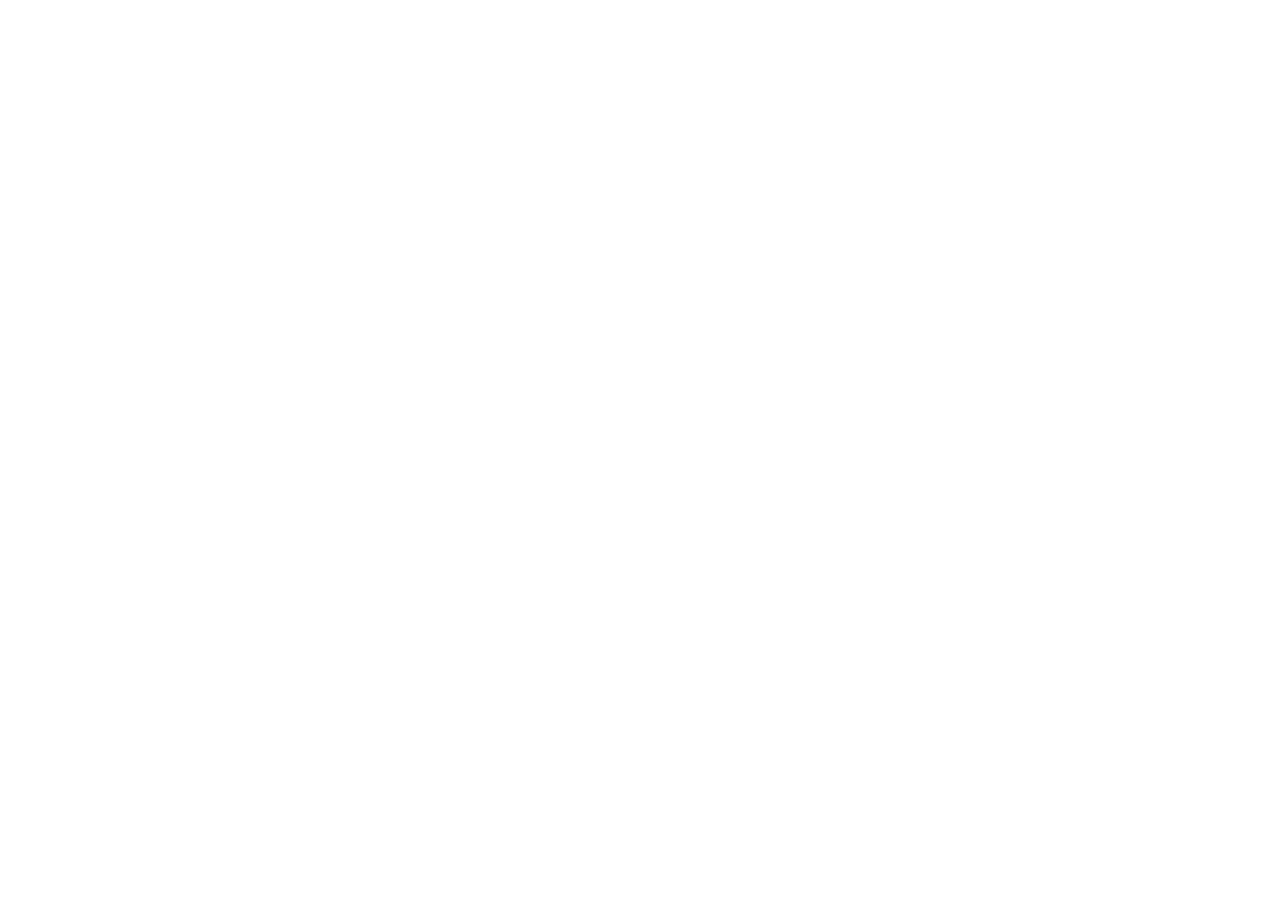
==== index.html @ 8559dd82 "подготовка" ====
<!DOCTYPE html>
<html lang="en">
<head>
  <meta charset="UTF-8">
  <meta http-equiv="X-UA-Compatible" content="IE=edge">
  <meta name="viewport" content="width=device-width, initial-scale=1.0">
  <title>Document</title>
</head>
<body>
  
</body>
</html>
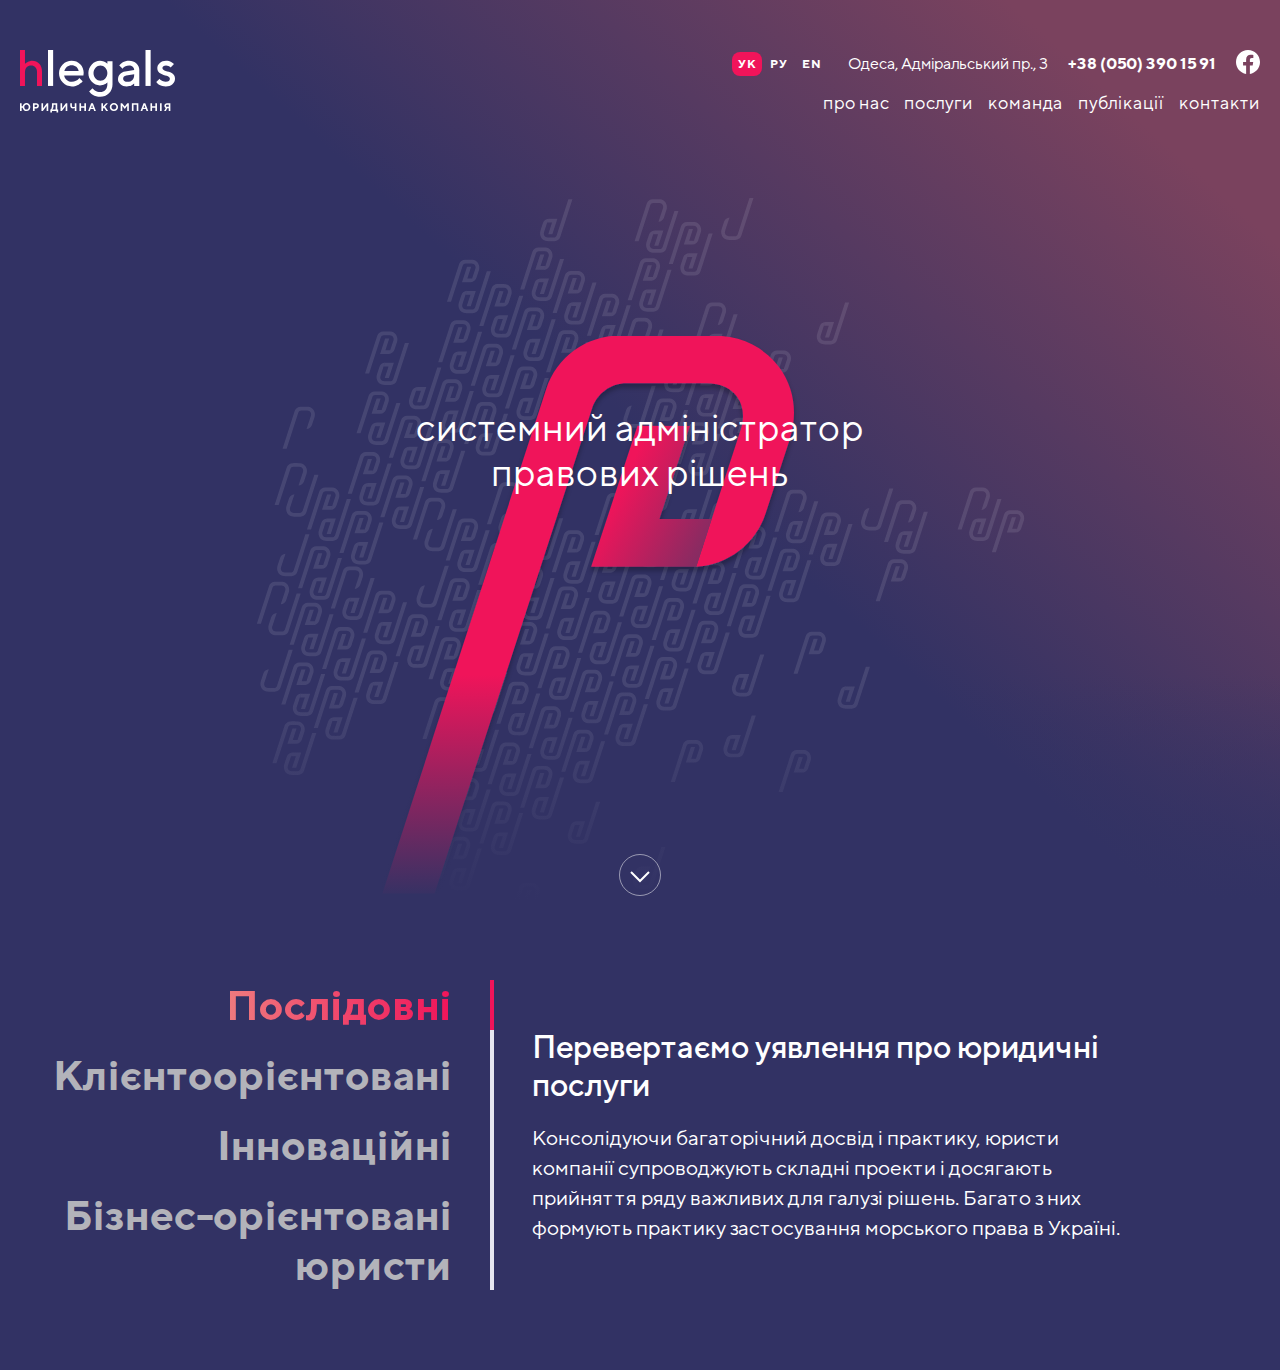
==== commit 40fcfa68: "проверяю скрол" ====
--- a/index.html
+++ b/index.html
@@ -2,11 +2,119 @@
 <html lang="en">
 <head>
   <meta charset="UTF-8">
-  <meta http-equiv="X-UA-Compatible" content="IE=edge">
-  <meta name="viewport" content="width=device-width, initial-scale=1.0">
-  <title>Document</title>
+  <meta content="width=device-width, initial-scale=1.0" name="viewport">
+  <meta content="ie=edge" http-equiv="X-UA-Compatible">
+  <title>Hlegals Template</title>
+  <link href="assets/css/style.css" rel="stylesheet">
+  <link href="assets/img/favicon.svg" rel="icon">
 </head>
 <body>
-  
+
+<header class="page-header">
+  <div class="page-header__grid">
+    <div class="page-header__logo logo">
+      <img class="logo__image" alt="Logo" src="assets/img/LogoMin.svg">
+    </div>
+
+    <nav class="page-header__menu menu">
+      <div class="menu__btn">
+        <span class="menu__btn-row"></span>
+        <span class="menu__btn-row"></span>
+        <span class="menu__btn-row"></span>
+      </div>     
+      <ol class="menu__list">
+        <li class="menu__item">
+          <a class="menu__link menu__link--active" href="">про нас</a>
+        </li>
+        <li class="menu__item">
+          <a class="menu__link" href="">послуги</a>
+        </li>
+        <li class="menu__item">
+          <a class="menu__link" href="">команда</a>
+        </li>
+        <li class="menu__item">
+          <a class="menu__link" href="">публікації</a>
+        </li>
+        <li class="menu__item">
+          <a class="menu__link" href="">контакти</a>
+        </li>
+      </ol>
+    </nav>
+
+    <nav class="page-header__actions actions">
+      <div class="actions__languages">
+        <a class="actions__languages-link actions__languages-link--active" href="">УК</a>
+        <a class="actions__languages-link" href="">РУ</a>
+        <a class="actions__languages-link" href="">EN</a>
+      </div>
+
+      <address class="actions__locations">
+        <a class="actions__locations-link" href="">Одеса, Адміральський пр., 3</a>
+      </address>
+
+      <div class="actions__phones">
+        <a class="actions__phones-link" href="tel:+380503901591">+38 (050) 390 15 91</a>
+      </div>
+
+      <div class="actions__socials">
+        <a class="actions__socials-link" href="">
+          <img class="actions__socials-image" alt="Facebook"  src="assets/img/Facebook.svg">
+        </a>
+      </div>
+    </nav>
+  </div>
+
+  <div class="page-header__content">
+    <h1 class="page-header__content-title">системний адміністратор правових рішень</h1>
+    <img class="page-header__content-image" alt="Symbol"  src="assets/img/SymbolLongleg.svg">
+  </div>
+
+  <div class="page-header__button">
+    <img class="page-header__button-image" alt="scroll"  src="assets/img/ScrollDown.svg">
+  </div>
+</header>
+<main class="page-main">
+  <section class="experience">
+    <div class="experience__container">
+      <div class="slider">
+        <div class="slider__headers">
+          <h2 class="slider__header -active">Послідовні</h2>
+          <h2 class="slider__header">Клієнтоорієнтовані</h2>
+          <h2 class="slider__header">Інноваційні</h2>
+          <h2 class="slider__header">Бізнес-орієнтовані юристи</h2>
+        </div>
+        <div class="slider__notes">
+          <div class="slider__note -active">
+            <h3 class="slider__title">Перевертаємо уявлення про юридичні послуги</h3>
+            <p class="slider__description">Консолідуючи багаторічний досвід і практику, юристи компанії супроводжують складні проекти і досягають прийняття ряду важливих для галузі рішень. Багато з них формують практику застосування морського права в Україні.</p>
+          </div>
+          <div class="slider__note">
+            <h3 class="slider__title">Перевертаємо уявлення про юридичні послуги</h3>
+            <p class="slider__description">Консолідуючи багаторічний досвід і практику, юристи компанії супроводжують складні проекти і досягають прийняття ряду важливих для галузі рішень. Багато з них формують практику застосування морського права в Україні.</p>
+          </div>
+          <div class="slider__note">
+            <h3 class="slider__title">Перевертаємо уявлення про юридичні послуги</h3>
+            <p class="slider__description">Консолідуючи багаторічний досвід і практику, юристи компанії супроводжують складні проекти і досягають прийняття ряду важливих для галузі рішень. Багато з них формують практику застосування морського права в Україні.</p>
+          </div>
+          <div class="slider__note">
+            <h3 class="slider__title">Перевертаємо уявлення про юридичні послуги</h3>
+            <p class="slider__description">Консолідуючи багаторічний досвід і практику, юристи компанії супроводжують складні проекти і досягають прийняття ряду важливих для галузі рішень. Багато з них формують практику застосування морського права в Україні.</p>
+          </div>
+        </div>
+        <div class="slider__indicatiors">
+          <div class="slider__indicator -active"></div>
+          <div class="slider__indicator"></div>
+          <div class="slider__indicator"></div>
+          <div class="slider__indicator"></div>
+        </div>
+      </div>
+    </div>
+  </section>
+</main>
+
+
+<script src="https://ajax.googleapis.com/ajax/libs/jquery/3.6.1/jquery.min.js"></script>
+<script src="./assets/js/main.js"></script>
+
 </body>
 </html>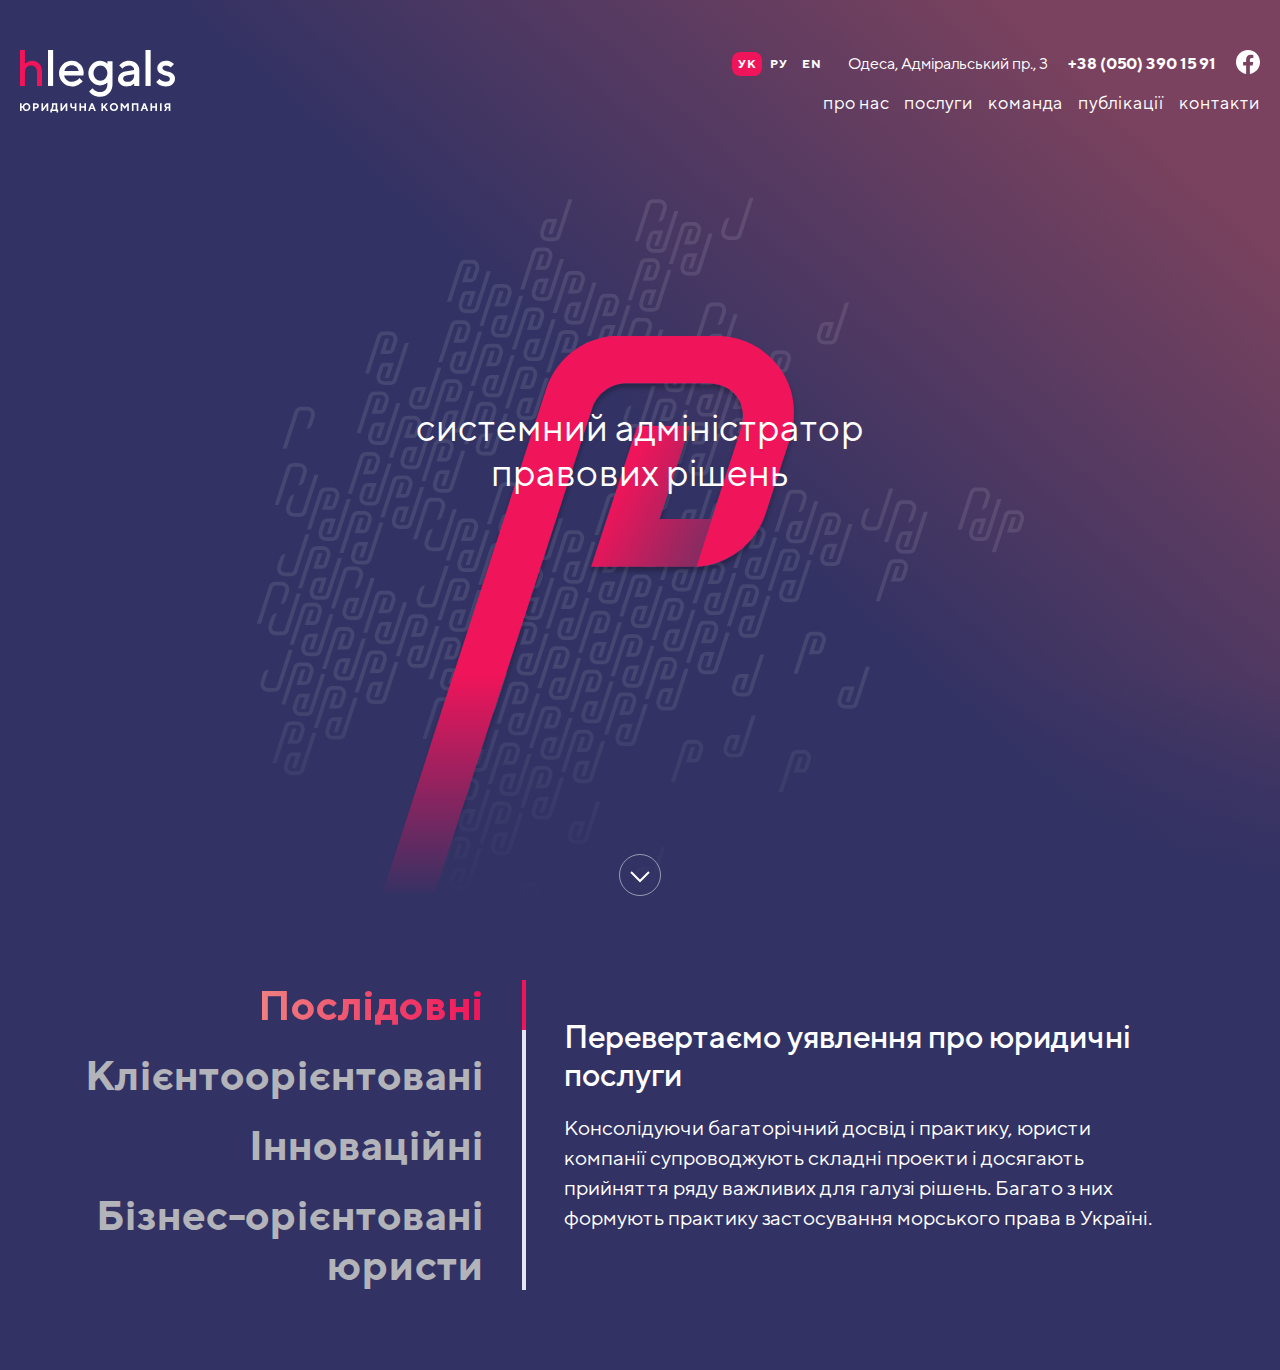
==== commit 006c1923: "expirience секция завершена" ====
--- a/index.html
+++ b/index.html
@@ -24,7 +24,7 @@
       </div>     
       <ol class="menu__list">
         <li class="menu__item">
-          <a class="menu__link menu__link--active" href="">про нас</a>
+          <a class="menu__link -active" href="">про нас</a>
         </li>
         <li class="menu__item">
           <a class="menu__link" href="">послуги</a>
@@ -43,7 +43,7 @@
 
     <nav class="page-header__actions actions">
       <div class="actions__languages">
-        <a class="actions__languages-link actions__languages-link--active" href="">УК</a>
+        <a class="actions__languages-link -active" href="">УК</a>
         <a class="actions__languages-link" href="">РУ</a>
         <a class="actions__languages-link" href="">EN</a>
       </div>
@@ -101,7 +101,7 @@
             <p class="slider__description">Консолідуючи багаторічний досвід і практику, юристи компанії супроводжують складні проекти і досягають прийняття ряду важливих для галузі рішень. Багато з них формують практику застосування морського права в Україні.</p>
           </div>
         </div>
-        <div class="slider__indicatiors">
+        <div class="slider__indicators">
           <div class="slider__indicator -active"></div>
           <div class="slider__indicator"></div>
           <div class="slider__indicator"></div>
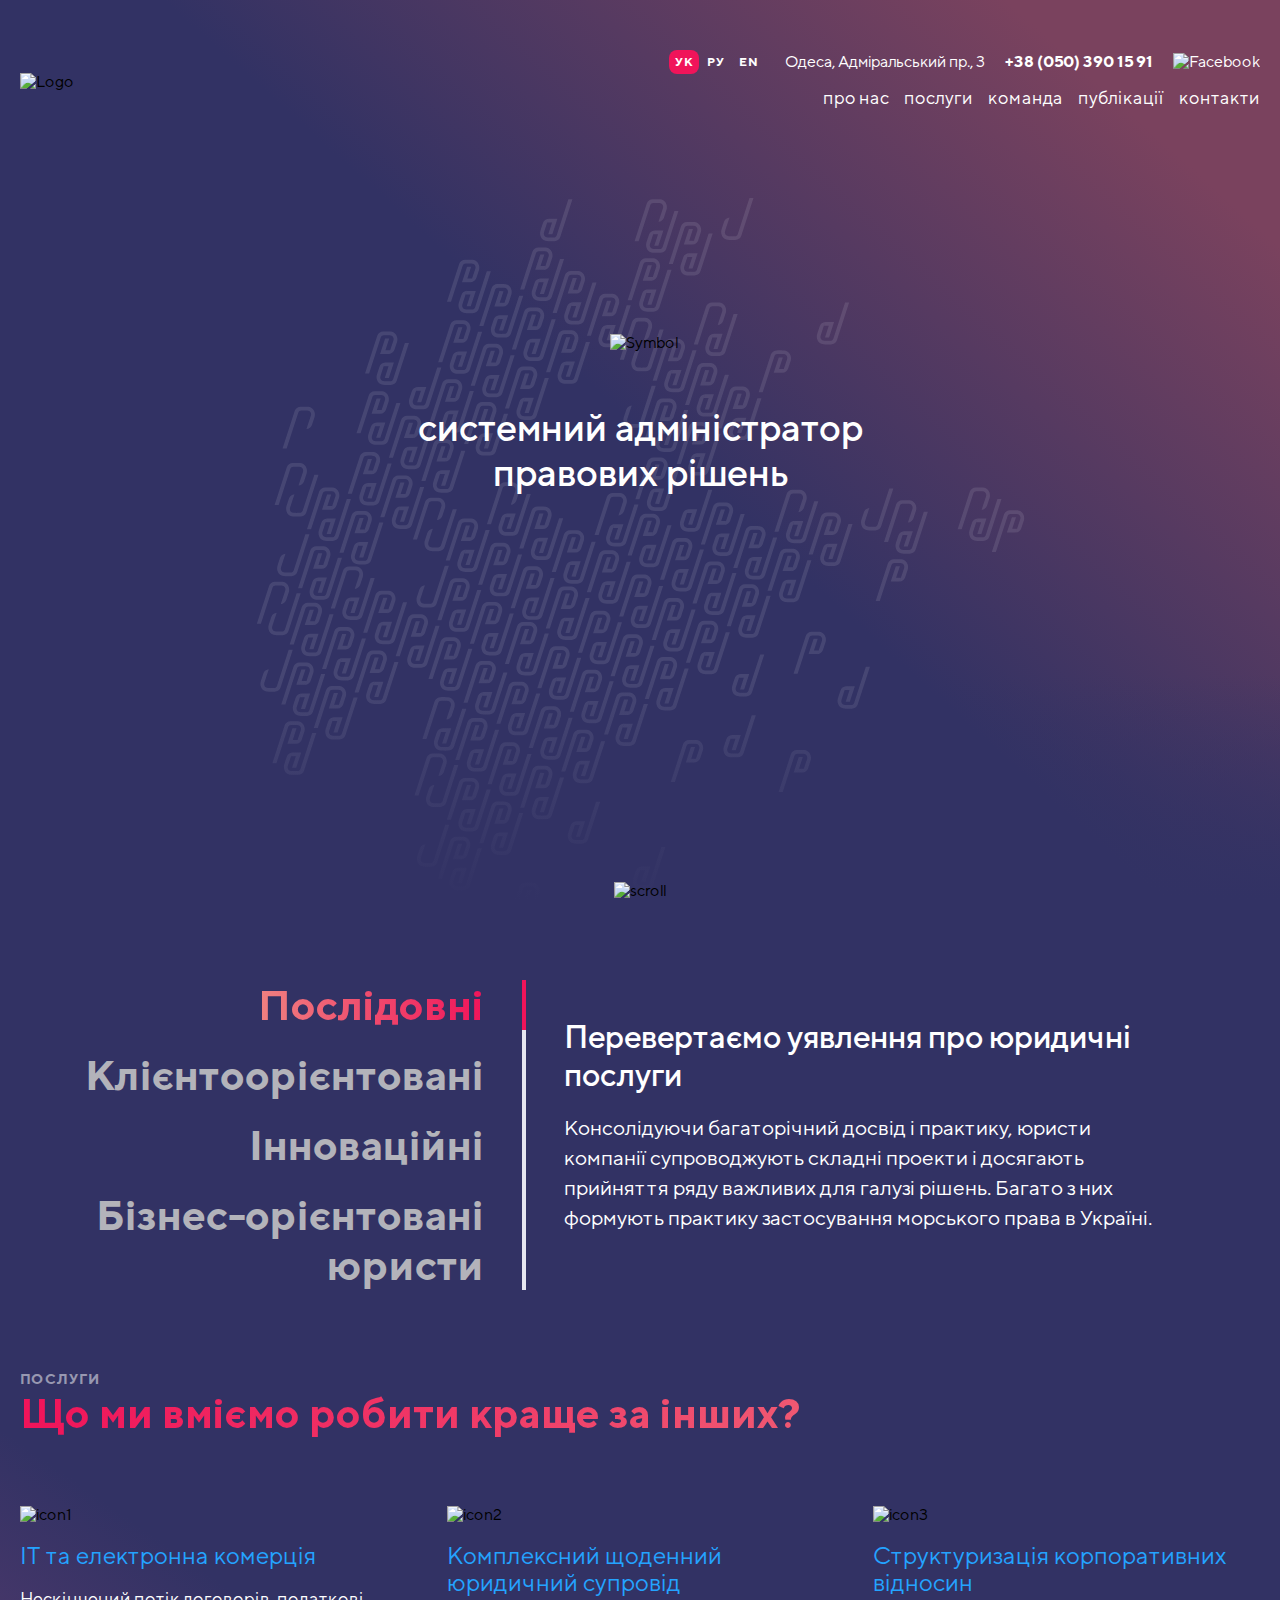
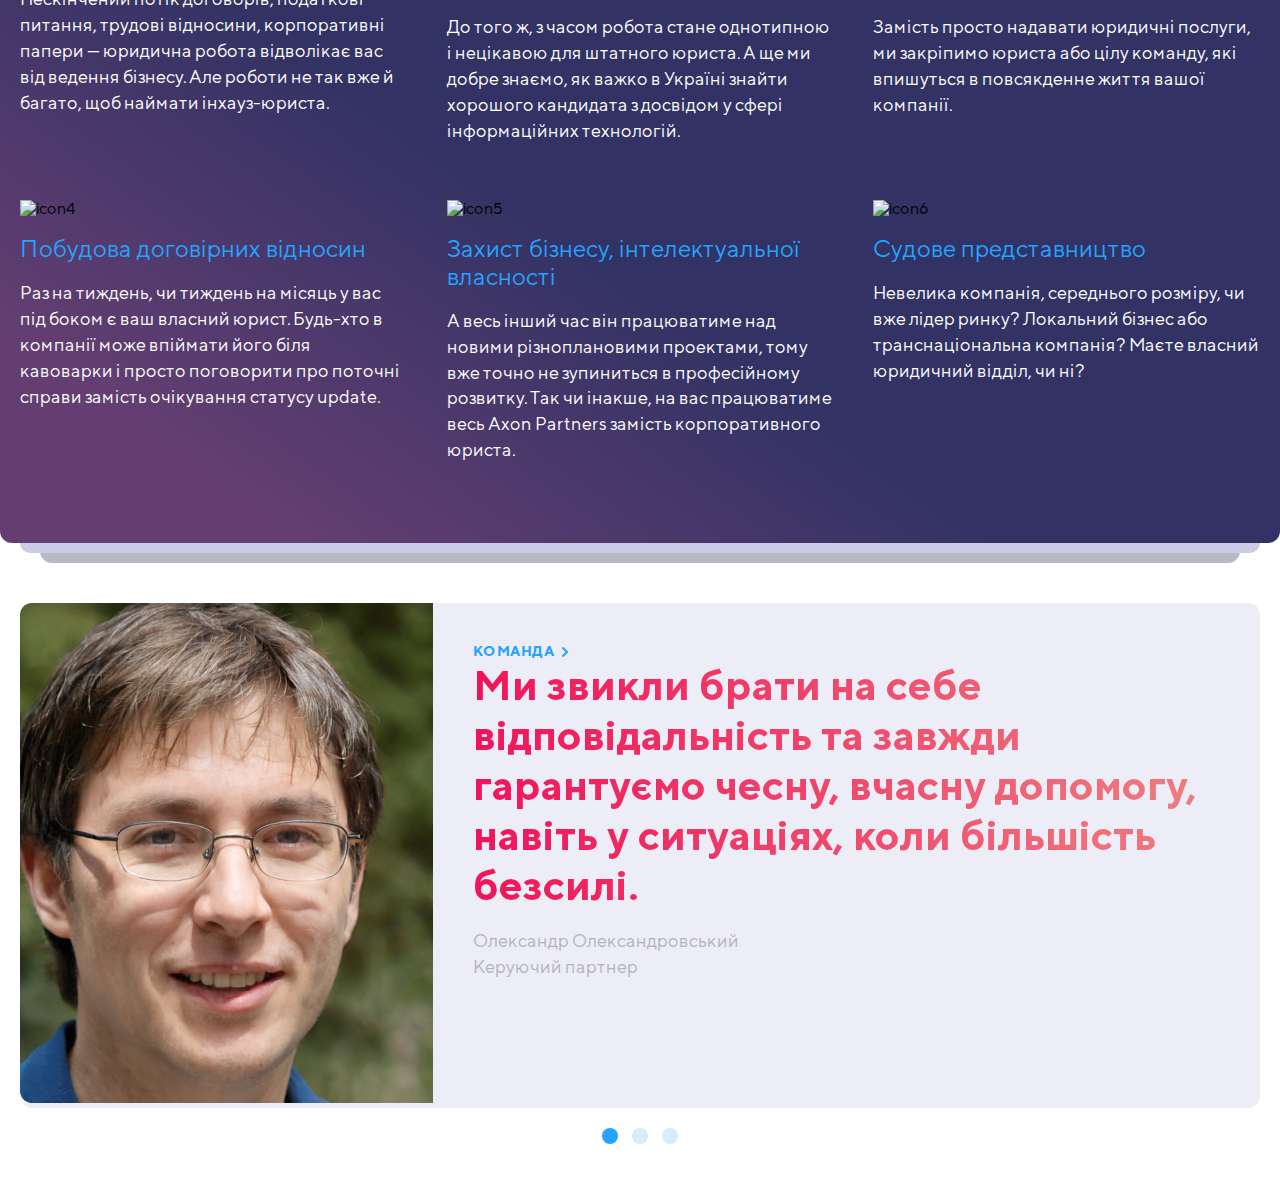
==== commit 79985285: "quote секция desktop" ====
--- a/index.html
+++ b/index.html
@@ -13,7 +13,7 @@
 <header class="page-header">
   <div class="page-header__grid">
     <div class="page-header__logo logo">
-      <img class="logo__image" alt="Logo" src="assets/img/LogoMin.svg">
+      <img class="logo__image" alt="Logo" src="assets/img/logomin.svg">
     </div>
 
     <nav class="page-header__menu menu">
@@ -27,16 +27,16 @@
           <a class="menu__link -active" href="">про нас</a>
         </li>
         <li class="menu__item">
-          <a class="menu__link" href="">послуги</a>
+          <a class="menu__link" href="#">послуги</a>
         </li>
         <li class="menu__item">
-          <a class="menu__link" href="">команда</a>
+          <a class="menu__link" href="#">команда</a>
         </li>
         <li class="menu__item">
-          <a class="menu__link" href="">публікації</a>
+          <a class="menu__link" href="#">публікації</a>
         </li>
         <li class="menu__item">
-          <a class="menu__link" href="">контакти</a>
+          <a class="menu__link" href="#">контакти</a>
         </li>
       </ol>
     </nav>
@@ -58,7 +58,7 @@
 
       <div class="actions__socials">
         <a class="actions__socials-link" href="">
-          <img class="actions__socials-image" alt="Facebook"  src="assets/img/Facebook.svg">
+          <img class="actions__socials-image" alt="Facebook"  src="assets/img/facebook.svg">
         </a>
       </div>
     </nav>
@@ -66,11 +66,11 @@
 
   <div class="page-header__content">
     <h1 class="page-header__content-title">системний адміністратор правових рішень</h1>
-    <img class="page-header__content-image" alt="Symbol"  src="assets/img/SymbolLongleg.svg">
+    <img class="page-header__content-image" alt="Symbol"  src="assets/img/symbollongleg.svg">
   </div>
 
   <div class="page-header__button">
-    <img class="page-header__button-image" alt="scroll"  src="assets/img/ScrollDown.svg">
+    <img class="page-header__button-image" alt="scroll"  src="assets/img/scrolldown.svg">
   </div>
 </header>
 <main class="page-main">
@@ -110,6 +110,85 @@
       </div>
     </div>
   </section>
+  <section class="services">
+    <div class="services__container">
+      <div>
+        <strong><a class="services__page-link" href="">послуги</a></strong>
+      </div>
+      <h2 class="services__title">Що ми вміємо робити краще за інших?</h2>
+      <div class="services__grig">
+        <div class="service-item">
+          <h3 class="service-item__title">IT та електронна комерція</h3>
+          <div class="service-item__description">Нескінчений потік договорів, податкові питання, трудові відносини,
+            корпоративні папери — юридична робота відволікає вас від ведення бізнесу. Але роботи не так вже й багато,
+            щоб наймати інхауз-юриста.</div>
+          <div class="service-item__icon">
+            <img class="service-item__image" alt="icon1" src="assets/img/section1.svg">
+          </div>
+        </div> 
+        <div class="service-item">
+          <h3 class="service-item__title">Комплексний щоденний юридичний супровід</h3>
+          <div class="service-item__description">До того ж, з часом робота стане однотипною і нецікавою для штатного юриста. А ще ми добре знаємо, як важко в Україні знайти хорошого кандидата з досвідом у сфері інформаційних технологій.</div>
+          <div class="service-item__icon">
+            <img class="service-item__image" alt="icon2" src="assets/img/section2.svg">
+          </div>
+        </div> 
+        <div class="service-item">
+          <h3 class="service-item__title">Структуризація корпоративних відносин</h3>
+          <div class="service-item__description">Замість просто надавати юридичні послуги, ми закріпимо юриста або цілу команду, які впишуться в повсякденне життя вашої компанії. </div>
+          <div class="service-item__icon">
+            <img class="service-item__image" alt="icon3" src="assets/img/section3.svg">
+          </div>
+        </div> 
+        <div class="service-item">
+          <h3 class="service-item__title">Побудовa договірних відносин</h3>
+          <div class="service-item__description">Раз на тиждень, чи тиждень на місяць у вас під боком є ваш власний юрист. Будь-хто в компанії може впіймати його біля кавоварки і просто поговорити про поточні справи замість очікування статусу update.</div>
+          <div class="service-item__icon">
+            <img class="service-item__image" alt="icon4" src="assets/img/section4.svg">
+          </div>
+        </div> 
+        <div class="service-item">
+          <h3 class="service-item__title">Захист бізнесу, інтелектуальної власності</h3>
+          <div class="service-item__description">А весь інший час він працюватиме над новими різноплановими проектами, тому вже точно не зупиниться в професійному розвитку. Так чи інакше, на вас працюватиме весь Axon Partners замість корпоративного юриста.</div>
+          <div class="service-item__icon">
+            <img class="service-item__image" alt="icon5" src="assets/img/section5.svg">
+          </div>
+        </div> 
+        <div class="service-item">
+          <h3 class="service-item__title">Судове представництво</h3>
+          <div class="service-item__description">Невелика компанія, середнього розміру, чи вже лідер ринку? Локальний бізнес або транснаціональна компанія? Маєте власний юридичний відділ, чи ні?</div>
+          <div class="service-item__icon">
+            <img class="service-item__image" alt="icon6" src="assets/img/section6.svg">
+          </div>
+        </div> 
+      </div> 
+    </div>
+  </section>
+  <section class="quote">
+    <h2 class="quote__title">Цитата керуючого компаниєю</h2>
+    <div class="quote__content">
+      <figure class="quote__description">
+        <div class="quote__links">
+          <strong><a class="quote__link" href="">команда</a></strong>
+        </div>
+          <blockquote class="quote__description-text">Ми звикли брати на себе відповідальність та завжди гарантуємо чесну, вчасну допомогу, навіть у ситуаціях, коли більшість безсилі.
+          </blockquote>
+          <figcaption class="quote__description-signature">
+              <cite class="quote__description-author">Олександр Олександровський</cite>
+              <cite class="quote__description-author">Керуючий партнер</cite>
+          </figcaption>
+      </figure>
+      <div class="quote__pictures">
+          <img class="quote__image" alt="photo of Alexandr" src="./assets/img/photofAleksandr.jpg">
+      </div>
+    </div>
+    <div class="quote__slider-indicators">
+      <div class="quote__slider-indicator -active"></div>
+      <div class="quote__slider-indicator"></div>
+      <div class="quote__slider-indicator"></div>
+    </div>
+  </section>
+
 </main>
 
 
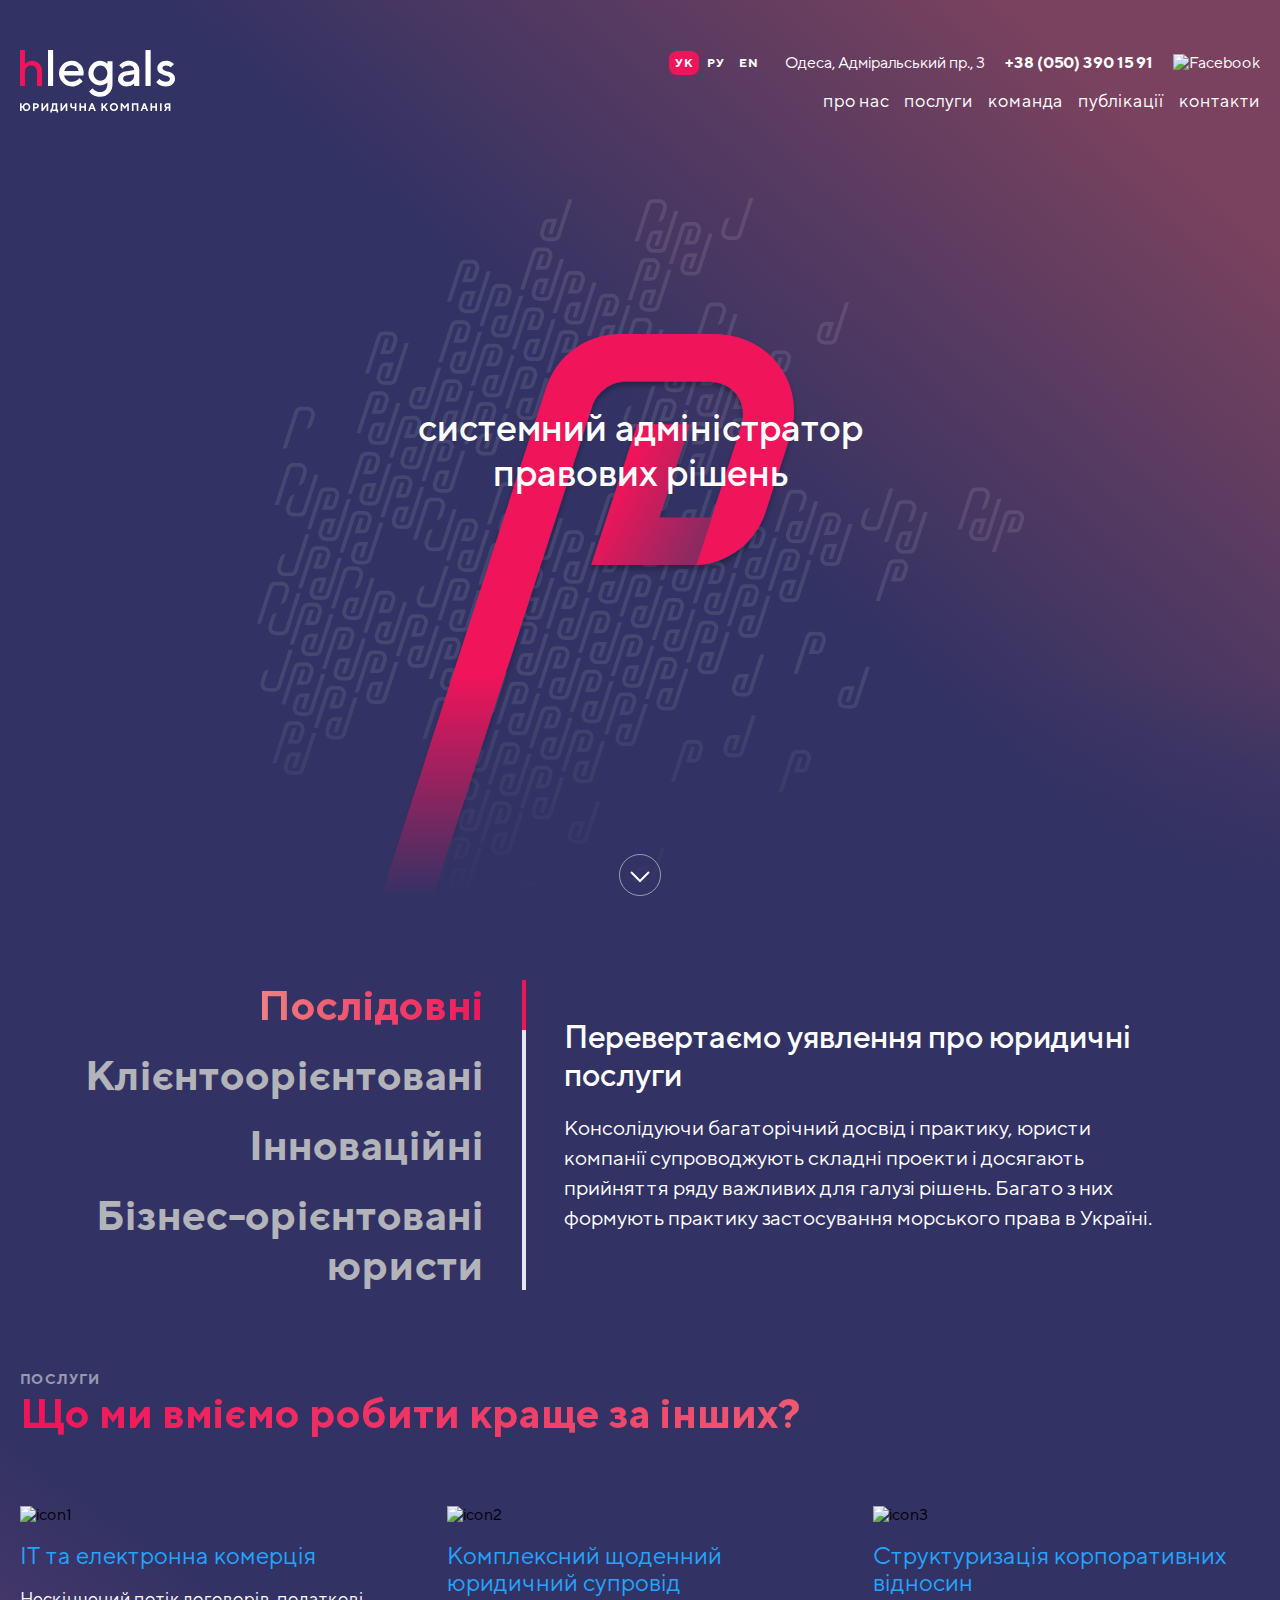
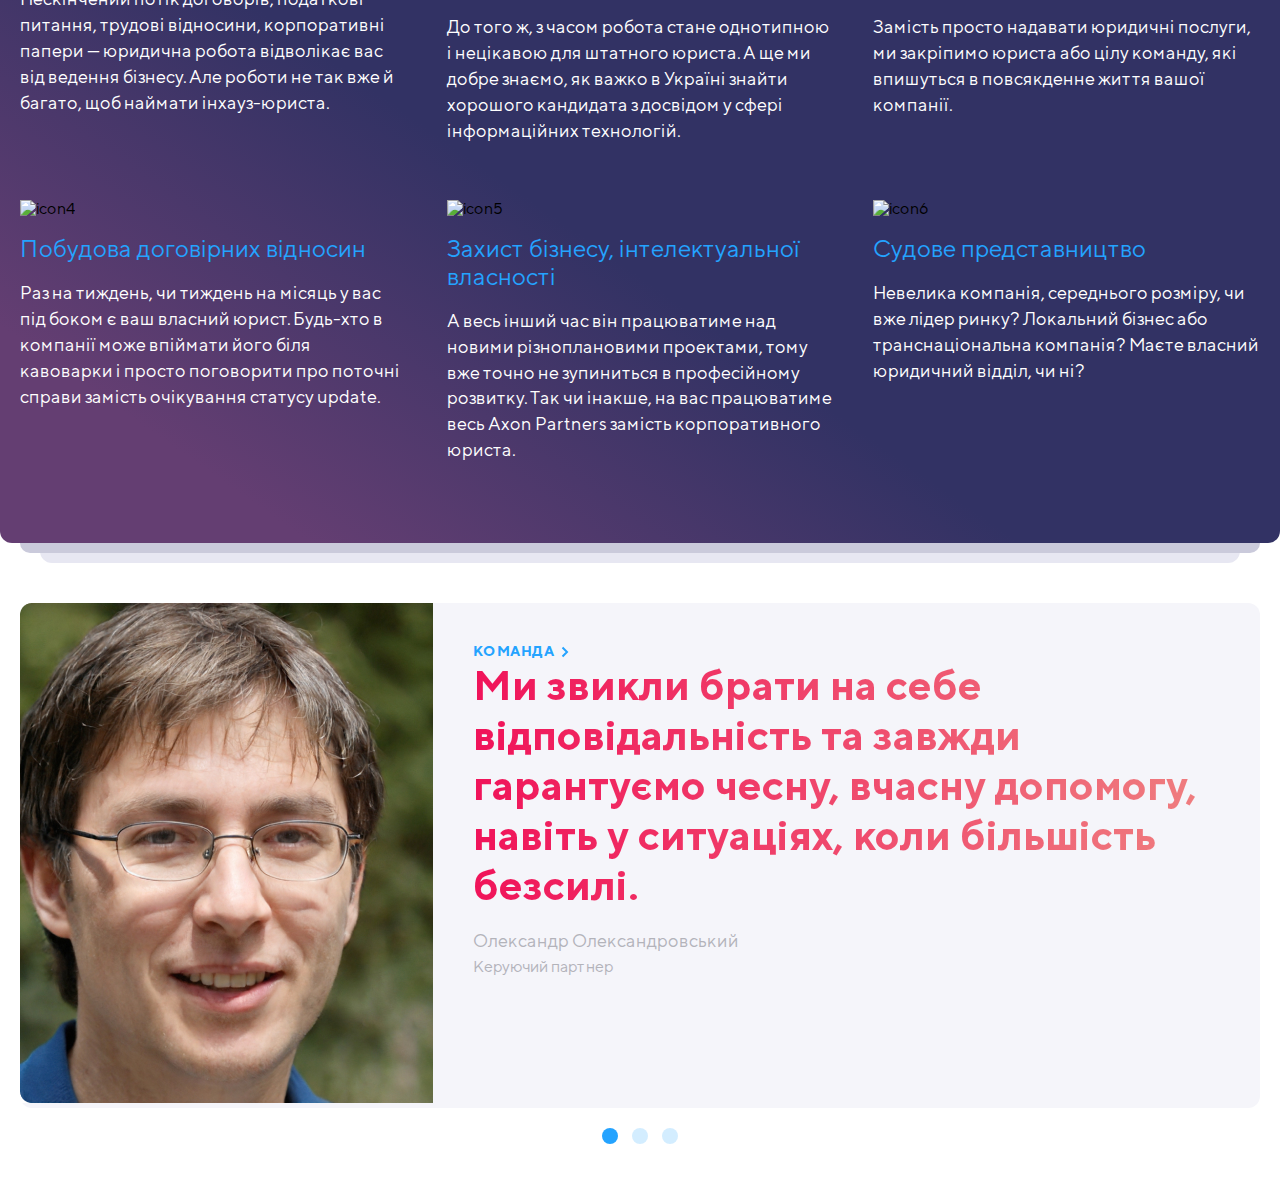
==== commit e8a6020f: "quote секцию завершила" ====
--- a/index.html
+++ b/index.html
@@ -174,12 +174,17 @@
           <blockquote class="quote__description-text">Ми звикли брати на себе відповідальність та завжди гарантуємо чесну, вчасну допомогу, навіть у ситуаціях, коли більшість безсилі.
           </blockquote>
           <figcaption class="quote__description-signature">
-              <cite class="quote__description-author">Олександр Олександровський</cite>
-              <cite class="quote__description-author">Керуючий партнер</cite>
-          </figcaption>
+              <div class="quote__description-author">
+              <cite class="quote__description-name">Олександр Олександровський</cite>
+              <cite class="quote__description-position">Керуючий партнер</cite>
+            </div>
+              <div class="quote__pictures-mobile">
+                <img class="quote__image-mobile" alt="photo of Alexandr" src="./assets/img/photoAlexandrSm.jpg">
+              </div>
+            </figcaption>
       </figure>
       <div class="quote__pictures">
-          <img class="quote__image" alt="photo of Alexandr" src="./assets/img/photofAleksandr.jpg">
+          <img class="quote__image" alt="photo of Alexandr" src="./assets/img/photoAleksandr.jpg">
       </div>
     </div>
     <div class="quote__slider-indicators">
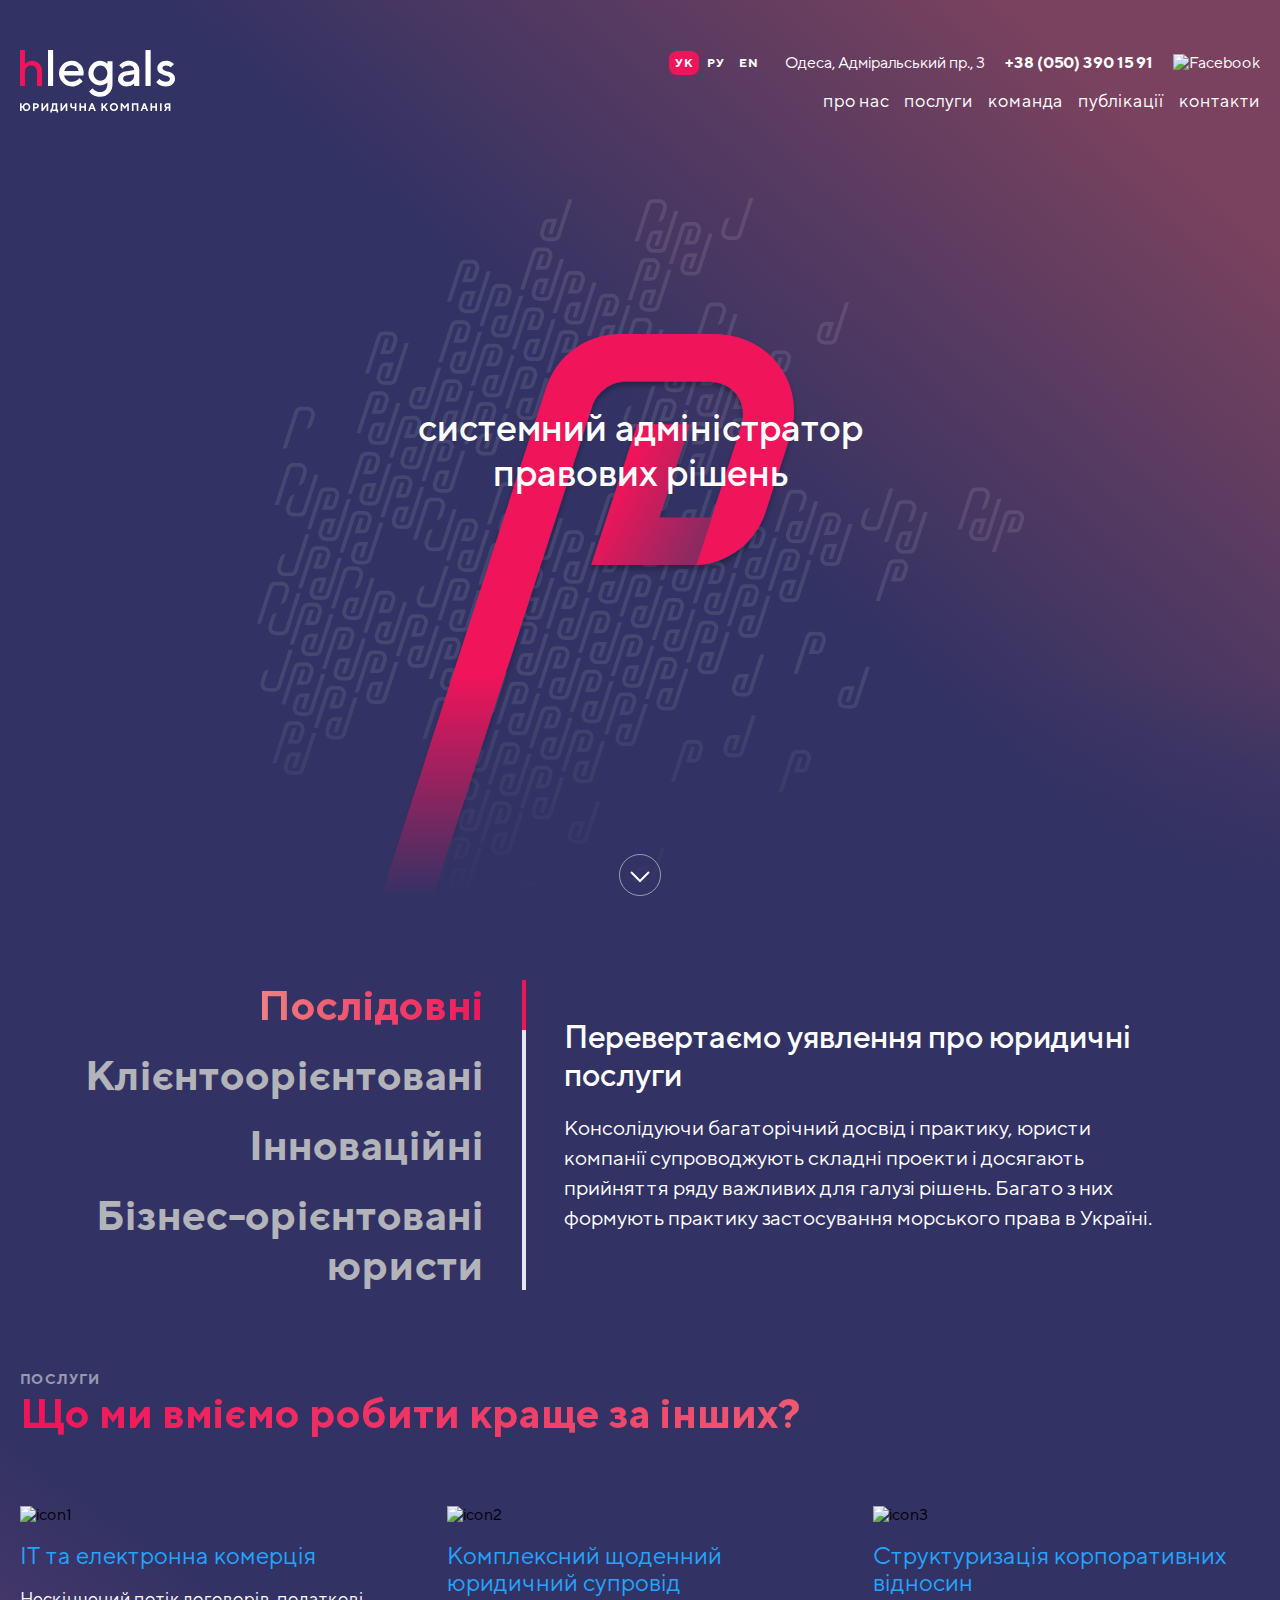
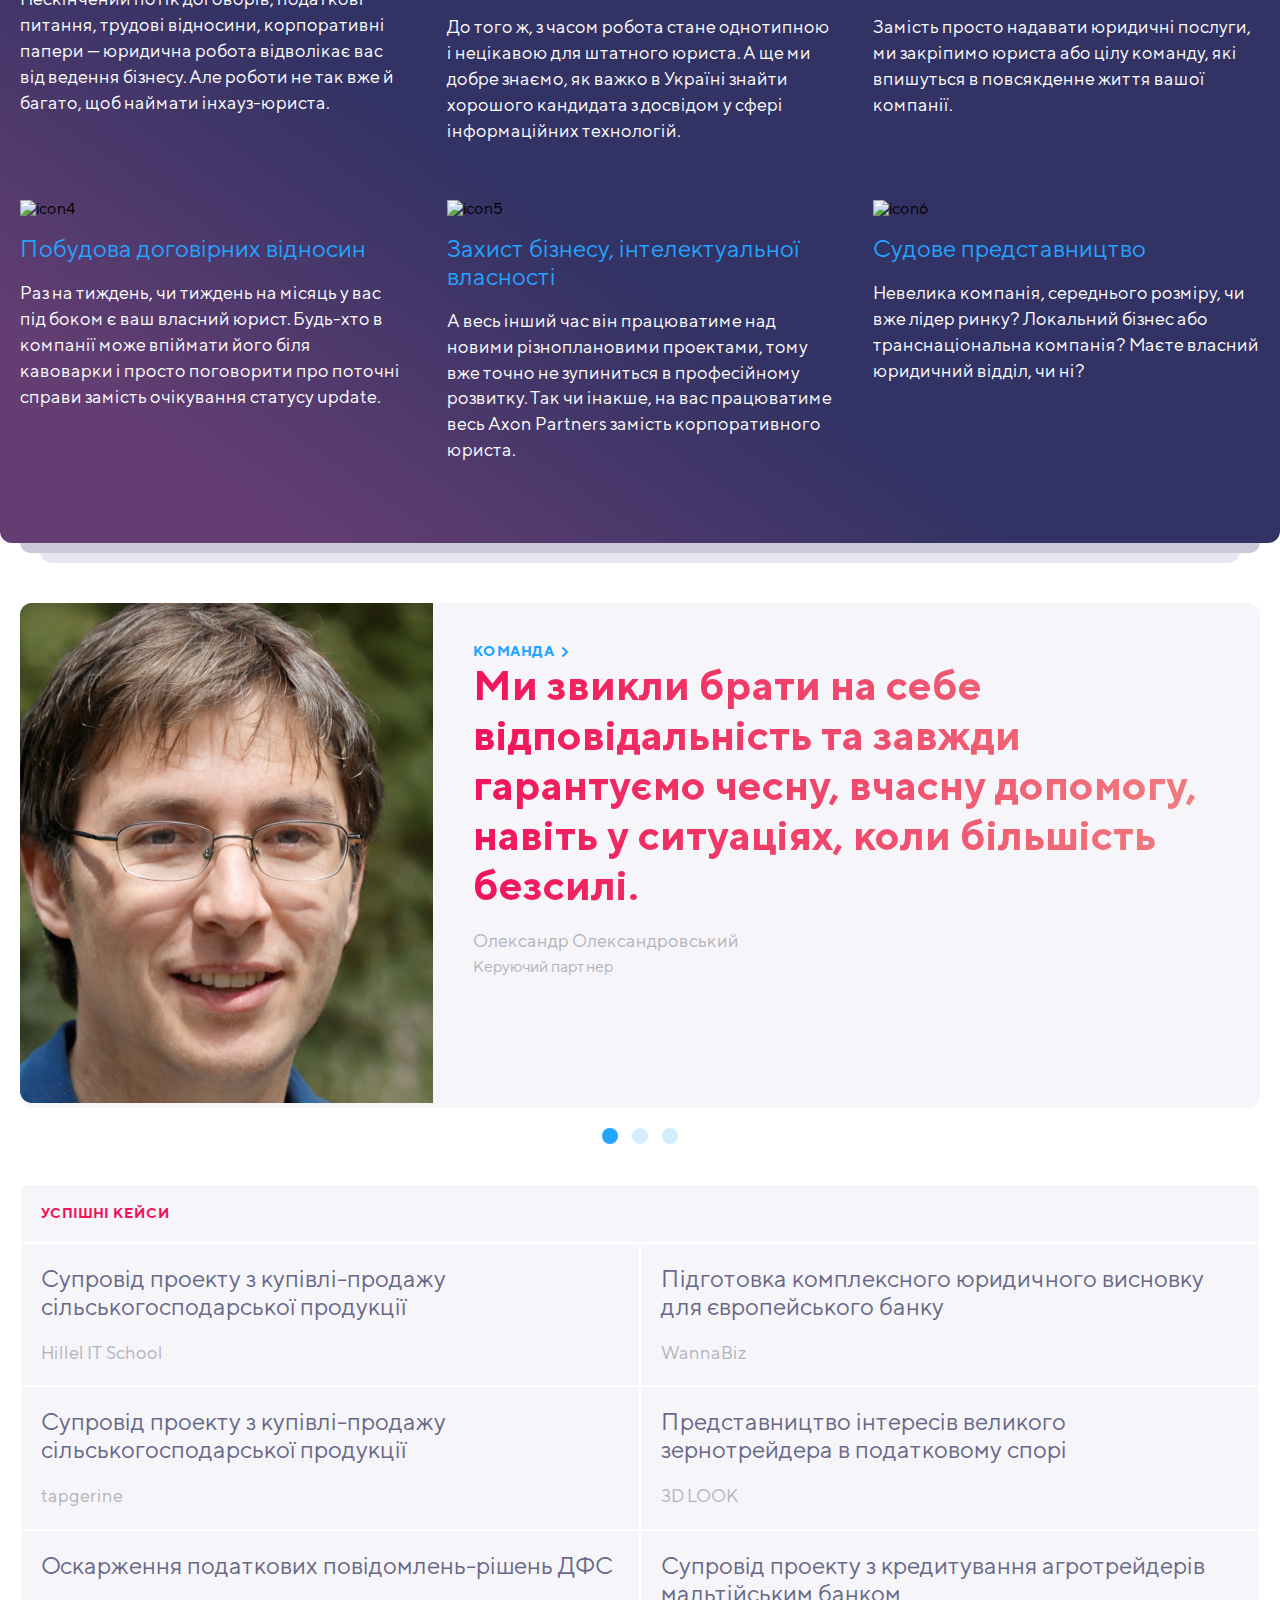
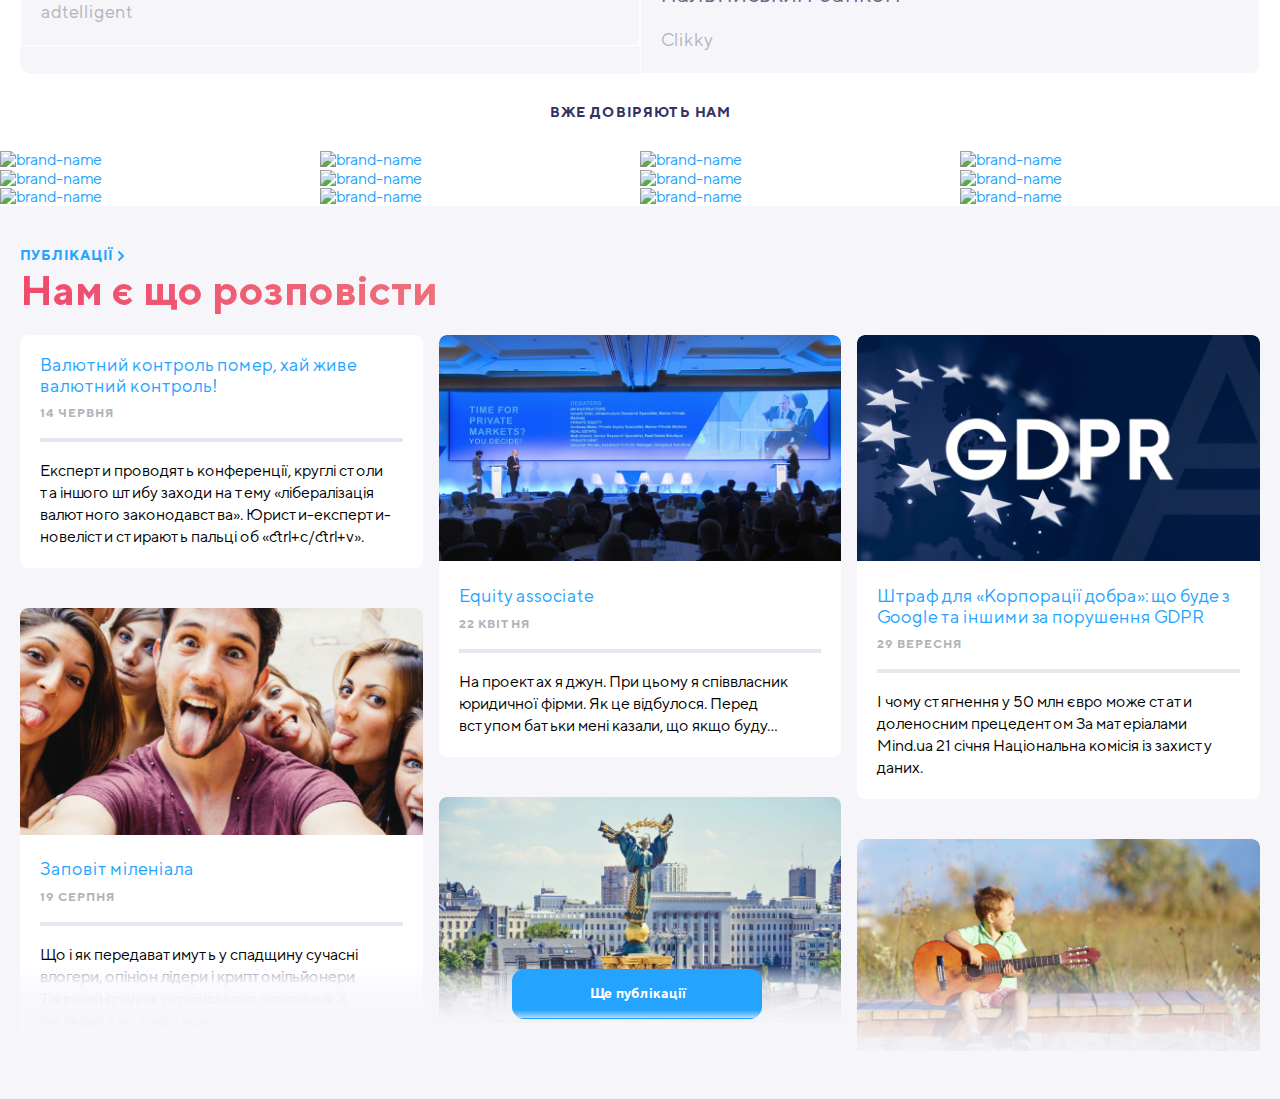
==== commit b657f61a: "publications desktop has been done" ====
--- a/index.html
+++ b/index.html
@@ -193,6 +193,142 @@
       <div class="quote__slider-indicator"></div>
     </div>
   </section>
+  <section class="cases">
+    <div class="cases__container">
+
+    <h2 class="cases__title"> Успішні кейси</h2>
+      <div class="cases__wrap-1">
+        <div class="cases__item">
+          <a class="cases__link">Супровід проекту з купівлі-продажу сільськогосподарської продукції</a>
+        </div>
+        <p class="cases__text">Hillel IT School</p>
+      </div>
+      <div class="cases__wrap-2">
+        <div class="cases__item">
+          <a class="cases__link">Підготовка комплексного юридичного висновку для європейського банку</a>
+        </div>
+        <p class="cases__text">WannaBiz</p>
+      </div>
+      <div class="cases__wrap-3">
+        <div class="cases__item">
+          <a class="cases__link">Супровід проекту з купівлі-продажу сільськогосподарської продукції</a>
+        </div>
+        <p class="cases__text">tapgerine</p>
+      </div>
+      <div class="cases__wrap-4">
+        <div class="cases__item">
+          <a class="cases__link">Представництво інтересів великого зернотрейдера в податковому спорі</a>
+        </div>
+        <p class="cases__text">3D LOOK</p>
+      </div>
+      <div class="cases__wrap-5">
+        <div class="cases__item">
+          <a class="cases__link">Оскарження податкових повідомлень-рішень ДФС</a>
+        </div>
+        <p class="cases__text">adtelligent</p>
+      </div>
+      <div class="cases__wrap-6">
+        <div class="cases__item">
+          <a class="cases__link">Супровід проекту з кредитування агротрейдерів мальтійським банком</a>
+        </div>
+        <p class="cases__text">Clikky</p>
+      </div>
+    </div>
+  </section>
+  <section class="brands">
+    <h2 class="brands__title">Вже довіряють нам</h2>
+    <div class="brands__list">
+        <a class="brand-item" href="#">
+            <img class="brand-item__logo" alt="brand-name" src="./assets/img/brand1.png">
+        </a>
+        <a class="brand-item" href="#">
+          <img class="brand-item__logo" alt="brand-name" src="./assets/img/brand2.png">
+         </a>
+        <a class="brand-item" href="#">
+          <img class="brand-item__logo" alt="brand-name" src="./assets/img/brand3.png">
+        </a>
+        <a class="brand-item" href="#">
+          <img class="brand-item__logo" alt="brand-name" src="./assets/img/brand4.png">
+        </a>
+        <a class="brand-item" href="#">
+          <img class="brand-item__logo" alt="brand-name" src="./assets/img/brand5.png">
+        </a>
+        <a class="brand-item" href="#">
+          <img class="brand-item__logo" alt="brand-name" src="./assets/img/brand6.png">
+        </a>
+        <a class="brand-item" href="#">
+          <img class="brand-item__logo" alt="brand-name" src="./assets/img/brand7.png">
+        </a>
+        <a class="brand-item" href="#">
+          <img class="brand-item__logo" alt="brand-name" src="./assets/img/brand8.png">
+        </a>
+        <a class="brand-item" href="#">
+          <img class="brand-item__logo" alt="brand-name" src="./assets/img/brand9.png">
+        </a>
+        <a class="brand-item" href="#">
+          <img class="brand-item__logo" alt="brand-name" src="./assets/img/brand10.png">
+        </a>
+        <a class="brand-item" href="#">
+          <img class="brand-item__logo" alt="brand-name" src="./assets/img/brand11.png">
+        </a>
+        <a class="brand-item" href="#">
+          <img class="brand-item__logo" alt="brand-name" src="./assets/img/brand12.png">
+        </a>  
+    </div>
+  </section>
+  <section class="publications">
+    <div class="publications__container">
+    <div>
+      <strong><a class="publications__page-link" href="">Публікації</a></strong>
+    </div>
+    <h2 class="publications__title">Нам є що розповісти</h2>
+    <div class="publications__column">
+
+    <div class="publications__box">
+      <h3 class="publications__caption">Валютний контроль помер, хай живе валютний контроль!</h3>
+      <p class="publications__date">14 червня</p>
+      <p class="publications__description">Експерти проводять конференції, круглі столи та іншого штибу заходи на тему «лібералізація валютного законодавства». Юристи-експерти-новелісти стирають пальці об «ctrl+c/ctrl+v».</p>
+    </div>
+    <div class="publications__box">
+      <div class="publications__picture">
+        <img class="publications__image" src="./assets/img/publMilen.jpg" alt="Milenial">
+      </div>
+      <h3 class="publications__caption">Заповіт міленіала</h3>
+      <p class="publications__date">19 серпня</p>
+      <p class="publications__description">Що і як передаватимуть у спадщину сучасні влогери, опініон лідери і криптомільйонери Типовий спадок українського покоління Х виглядає так: квартира у…</p>
+    </div>
+    <div class="publications__box">
+      <div class="publications__picture">
+        <img class="publications__image" src="./assets/img/publEq.jpg" alt="">
+      </div>
+      <h3 class="publications__caption">Equity associate</h3>
+      <p class="publications__date">22 квітня</p>
+      <p class="publications__description">На проектах я джун. При цьому я співвласник юридичної фірми. Як це відбулося. Перед вступом батьки мені казали, що якщо буду…</p>
+    </div>
+    <div class="publications__box">
+      <div class="publications__picture">
+        <img class="publications__image" src="./assets/img/pubLiberty.jpg" alt="">
+      </div>
+    </div>
+    <div class="publications__box">
+      <div class="publications__picture">
+        <img class="publications__image" src="./assets/img/publGdpr.jpg" alt="">
+      </div>
+      <h3 class="publications__caption">Штраф для «Корпорації добра»: що буде з Google та іншими за порушення GDPR</h3>
+      <p class="publications__date">29 вересня</p>
+      <p class="publications__description">І чому стягнення у 50 млн євро може стати доленосним прецедентом За матеріалами Mind.ua 21 січня Національна комісія із захисту даних.</p>
+    </div>
+    <div class="publications__box">
+      <div class="publications__picture">
+        <img class="publications__image" src="./assets/img/pubArt.jpg" alt="">
+      </div>
+    </div>
+  </div>
+</div>
+<div class="publications__button">
+  <a class="publications__btn">Ще публікації</a>
+</div>
+  </section>
 
 </main>
 
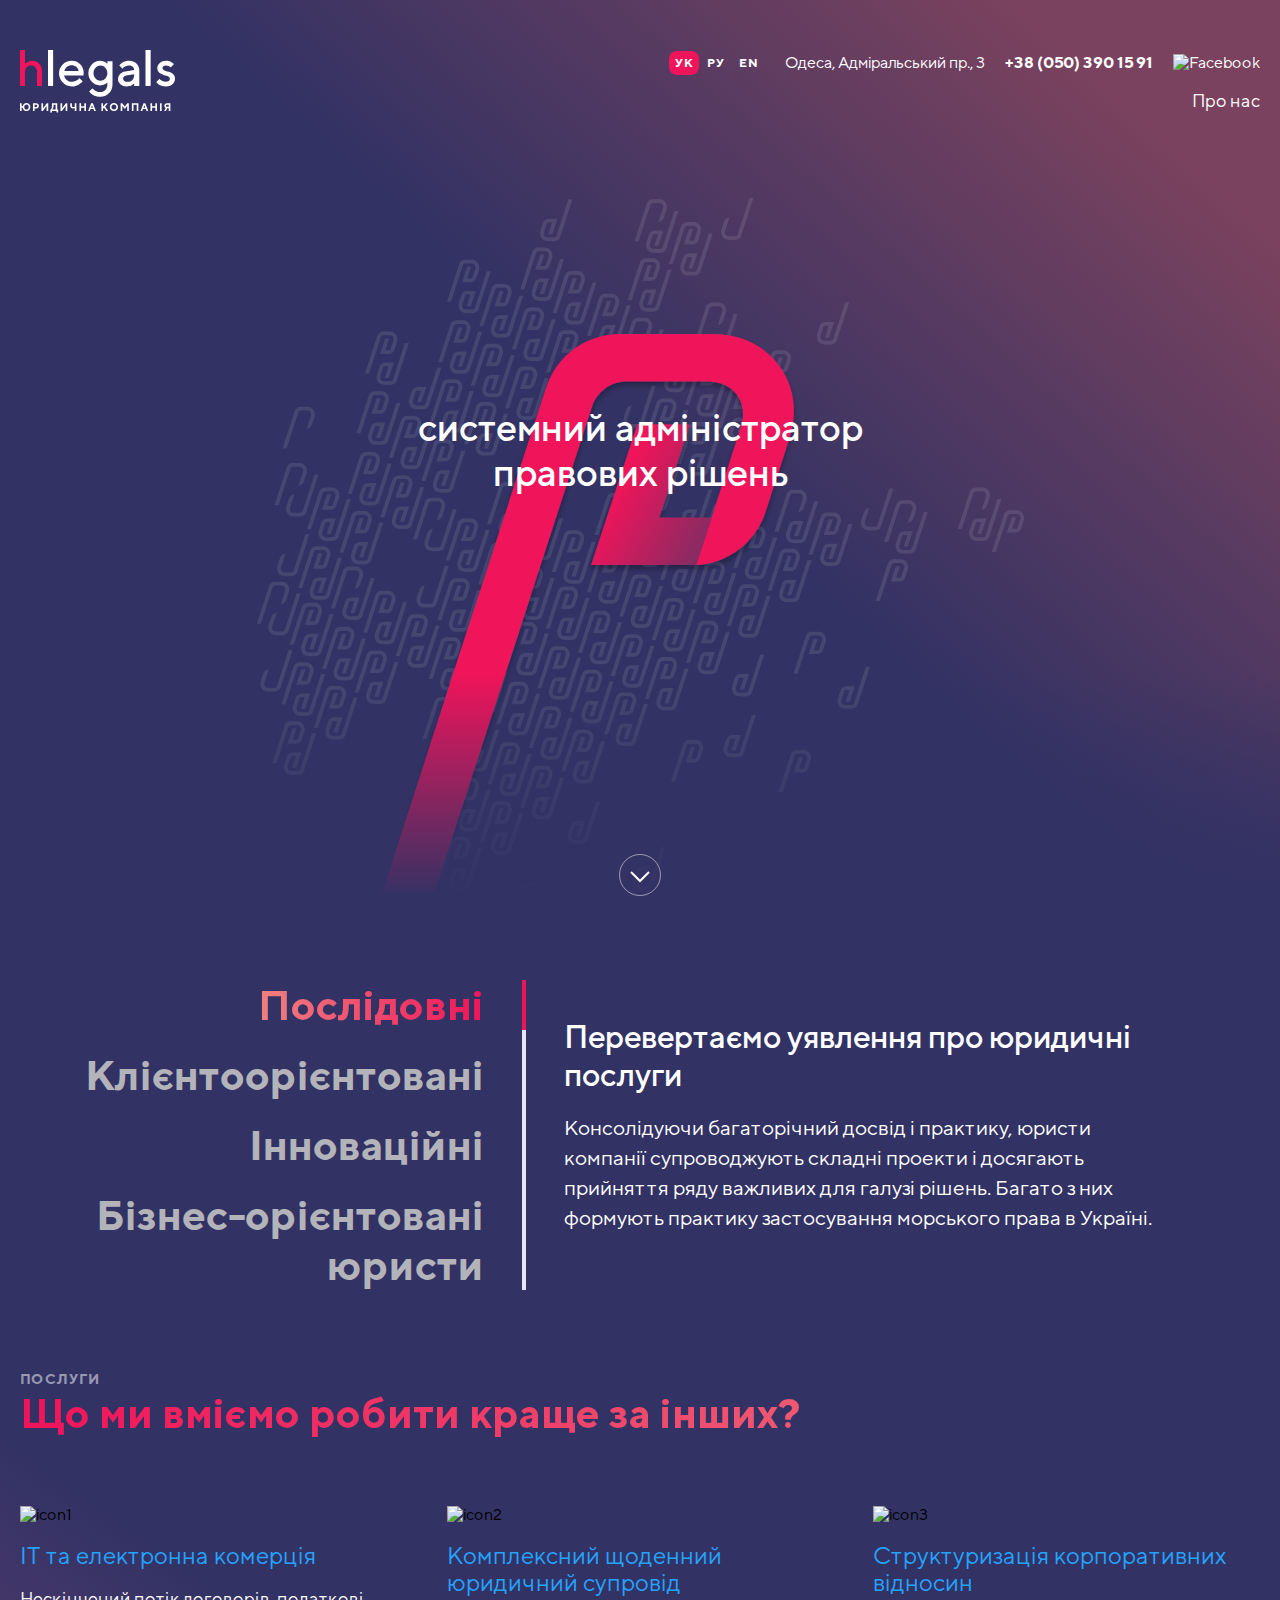
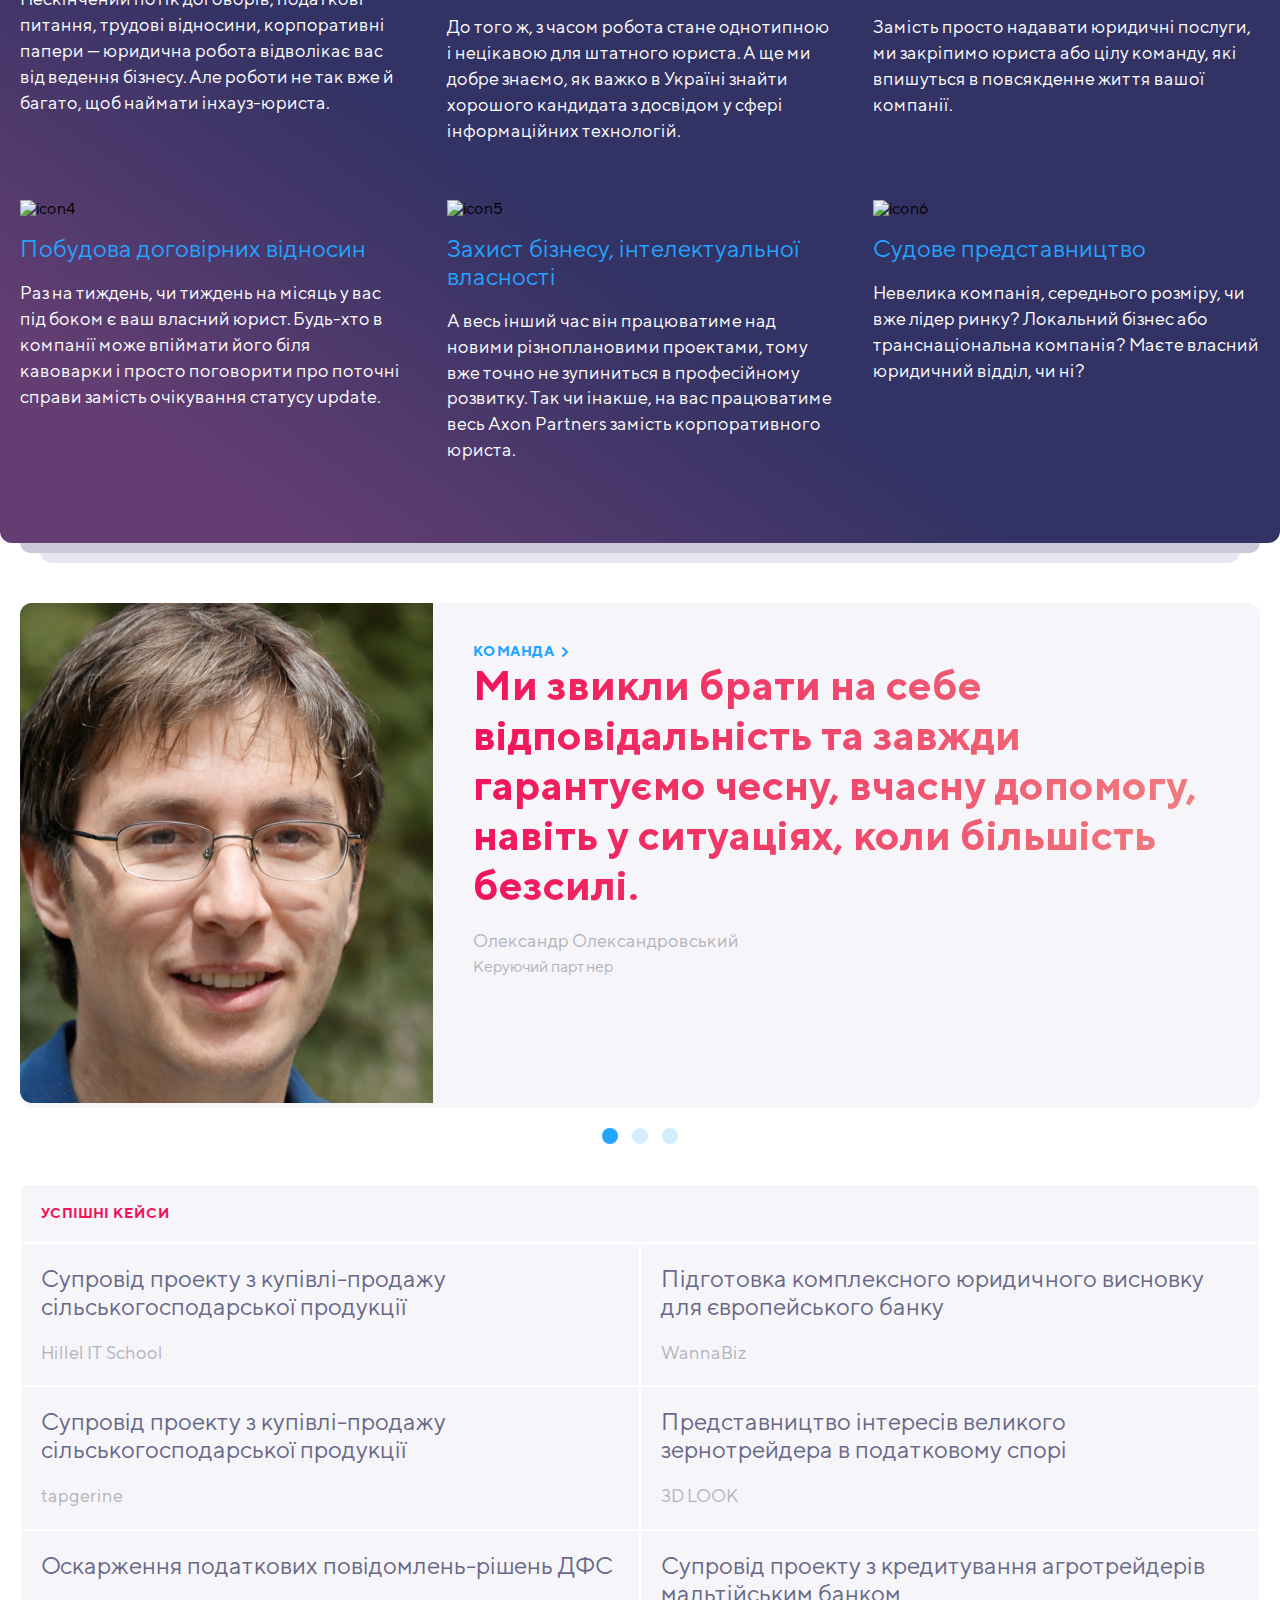
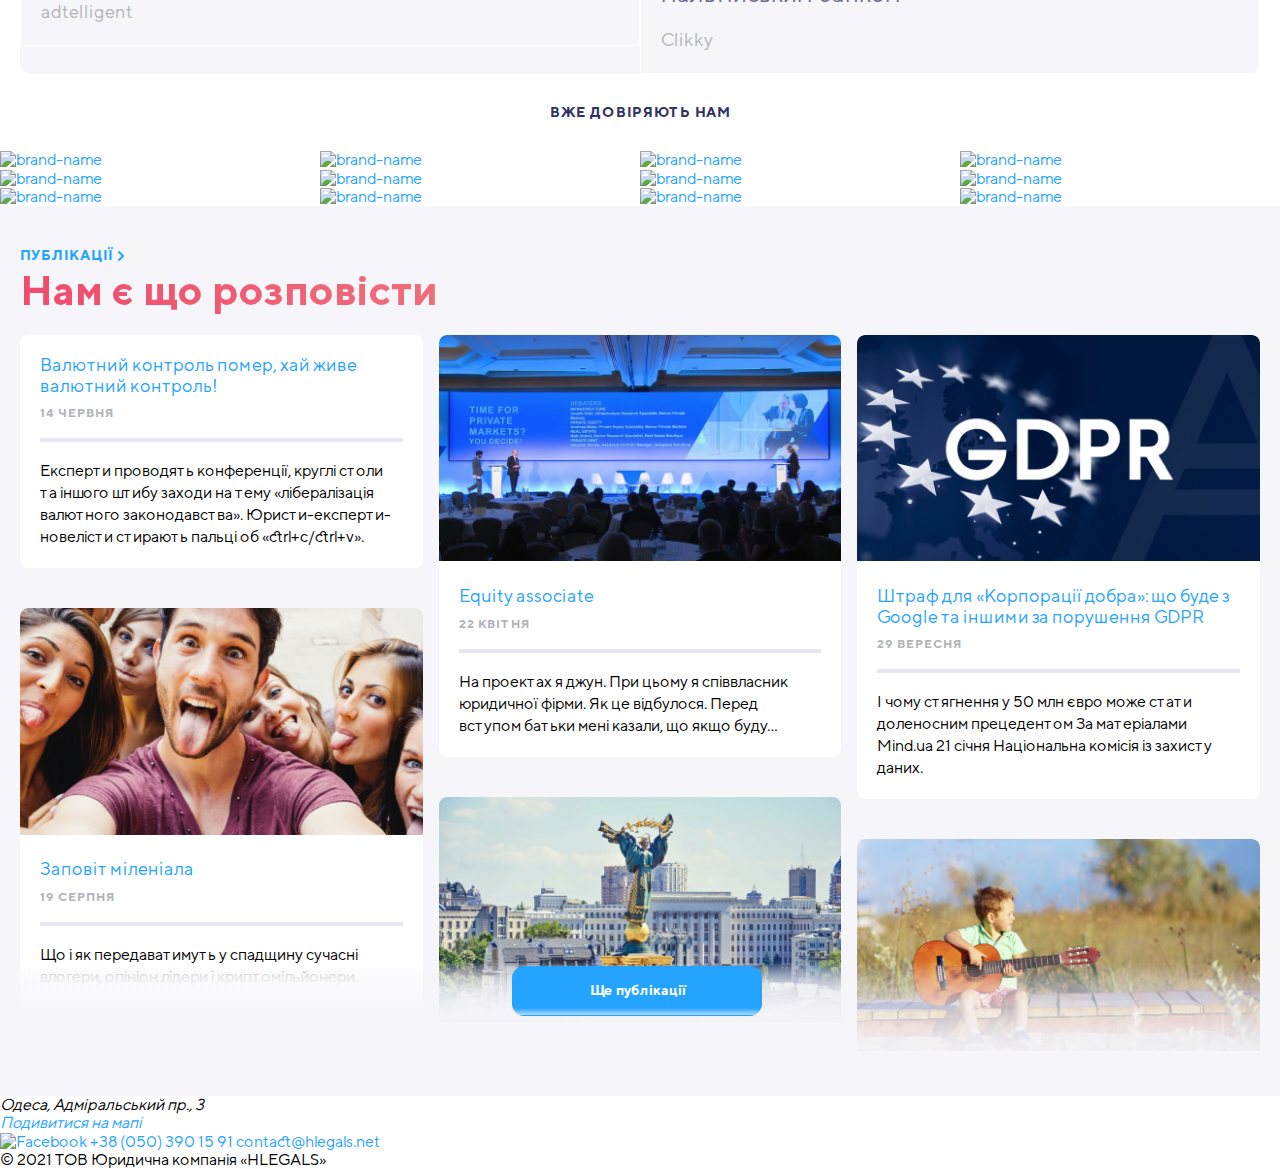
==== commit 57c3de5c: "change menu" ====
--- a/index.html
+++ b/index.html
@@ -1,32 +1,30 @@
 <!DOCTYPE html>
-<html lang="en">
-<head>
-  <meta charset="UTF-8">
-  <meta content="width=device-width, initial-scale=1.0" name="viewport">
-  <meta content="ie=edge" http-equiv="X-UA-Compatible">
-  <title>Hlegals Template</title>
-  <link href="assets/css/style.css" rel="stylesheet">
-  <link href="assets/img/favicon.svg" rel="icon">
-</head>
-<body>
-
-<header class="page-header">
-  <div class="page-header__grid">
-    <div class="page-header__logo logo">
-      <img class="logo__image" alt="Logo" src="assets/img/logomin.svg">
-    </div>
-
-    <nav class="page-header__menu menu">
-      <div class="menu__btn">
-        <span class="menu__btn-row"></span>
-        <span class="menu__btn-row"></span>
-        <span class="menu__btn-row"></span>
-      </div>     
-      <ol class="menu__list">
-        <li class="menu__item">
-          <a class="menu__link -active" href="">про нас</a>
-        </li>
-        <li class="menu__item">
+<html lang="uk">
+  <head>
+    <meta charset="UTF-8" />
+    <meta content="width=device-width, initial-scale=1.0" name="viewport" />
+    <meta content="ie=edge" http-equiv="X-UA-Compatible" />
+    <title>Hlegals Template</title>
+    <link href="assets/css/style.css" rel="stylesheet" />
+    <link href="assets/img/favicon.svg" rel="icon" />
+  </head>
+  <body>
+    <header class="page-header">
+      <div class="page-header__grid">
+        <div class="page-header__logo logo">
+          <img class="logo__image" alt="Logo" src="assets/img/logomin.svg" />
+        </div>
+        <nav class="page-header__menu menu">
+          <div class="menu__btn">
+            <span class="menu__btn-row"></span>
+            <span class="menu__btn-row"></span>
+            <span class="menu__btn-row"></span>
+          </div>
+          <ol class="menu__list">
+            <li class="menu__item">
+              <a class="menu__link -active" href="./about.html">Про нас</a>
+            </li>
+            <!-- <li class="menu__item">
           <a class="menu__link" href="#">послуги</a>
         </li>
         <li class="menu__item">
@@ -37,304 +35,554 @@
         </li>
         <li class="menu__item">
           <a class="menu__link" href="#">контакти</a>
-        </li>
-      </ol>
-    </nav>
+        </li> -->
+          </ol>
+        </nav>
+        <nav class="page-header__actions actions">
+          <div class="actions__languages">
+            <a class="actions__languages-link -active" href="#">УК</a>
+            <a class="actions__languages-link" href="#">РУ</a>
+            <a class="actions__languages-link" href="#">EN</a>
+          </div>
+          <address class="actions__locations">
+            <a class="actions__locations-link" href="#"
+              >Одеса, Адміральський пр., 3</a
+            >
+          </address>
+          <div class="actions__phones">
+            <a class="actions__phones-link" href="tel:+380503901591"
+              >+38 (050) 390 15 91</a
+            >
+          </div>
+          <div class="actions__socials">
+            <a class="actions__socials-link" href="">
+              <img
+                class="actions__socials-image"
+                alt="Facebook"
+                src="assets/img/facebook.svg"
+              />
+            </a>
+          </div>
+        </nav>
+      </div>
+      <div class="page-header__content">
+        <h1 class="page-header__content-title">
+          системний адміністратор правових рішень
+        </h1>
+        <img
+          class="page-header__content-image"
+          alt="Symbol"
+          src="assets/img/symbollongleg.svg"
+        />
+      </div>
+      <div class="page-header__button">
+        <img
+          class="page-header__button-image"
+          alt="scroll"
+          src="assets/img/scrolldown.svg"
+        />
+      </div>
+    </header>
+    <main class="page-main">
+      <section class="experience">
+        <div class="experience__container">
+          <div class="slider">
+            <div class="slider__headers">
+              <h2 class="slider__header -active">Послідовні</h2>
+              <h2 class="slider__header">Клієнтоорієнтовані</h2>
+              <h2 class="slider__header">Інноваційні</h2>
+              <h2 class="slider__header">Бізнес-орієнтовані юристи</h2>
+            </div>
+            <div class="slider__notes">
+              <div class="slider__note -active">
+                <h3 class="slider__title">
+                  Перевертаємо уявлення про юридичні послуги
+                </h3>
+                <p class="slider__description">
+                  Консолідуючи багаторічний досвід і практику, юристи компанії
+                  супроводжують складні проекти і досягають прийняття ряду
+                  важливих для галузі рішень. Багато з них формують практику
+                  застосування морського права в Україні.
+                </p>
+              </div>
+              <div class="slider__note">
+                <h3 class="slider__title">
+                  Перевертаємо уявлення про юридичні послуги
+                </h3>
+                <p class="slider__description">
+                  Консолідуючи багаторічний досвід і практику, юристи компанії
+                  супроводжують складні проекти і досягають прийняття ряду
+                  важливих для галузі рішень. Багато з них формують практику
+                  застосування морського права в Україні.
+                </p>
+              </div>
+              <div class="slider__note">
+                <h3 class="slider__title">
+                  Перевертаємо уявлення про юридичні послуги
+                </h3>
+                <p class="slider__description">
+                  Консолідуючи багаторічний досвід і практику, юристи компанії
+                  супроводжують складні проекти і досягають прийняття ряду
+                  важливих для галузі рішень. Багато з них формують практику
+                  застосування морського права в Україні.
+                </p>
+              </div>
+              <div class="slider__note">
+                <h3 class="slider__title">
+                  Перевертаємо уявлення про юридичні послуги
+                </h3>
+                <p class="slider__description">
+                  Консолідуючи багаторічний досвід і практику, юристи компанії
+                  супроводжують складні проекти і досягають прийняття ряду
+                  важливих для галузі рішень. Багато з них формують практику
+                  застосування морського права в Україні.
+                </p>
+              </div>
+            </div>
+            <div class="slider__indicators">
+              <div class="slider__indicator -active"></div>
+              <div class="slider__indicator"></div>
+              <div class="slider__indicator"></div>
+              <div class="slider__indicator"></div>
+            </div>
+          </div>
+        </div>
+      </section>
+      <section class="services">
+        <div class="services__container">
+          <div>
+            <strong><a class="services__page-link" href="#">послуги</a></strong>
+          </div>
+          <h2 class="services__title">Що ми вміємо робити краще за інших?</h2>
+          <div class="services__grig">
+            <div class="service-item">
+              <h3 class="service-item__title">IT та електронна комерція</h3>
+              <div class="service-item__description">
+                Нескінчений потік договорів, податкові питання, трудові
+                відносини, корпоративні папери — юридична робота відволікає вас
+                від ведення бізнесу. Але роботи не так вже й багато, щоб наймати
+                інхауз-юриста.
+              </div>
+              <div class="service-item__icon">
+                <img
+                  class="service-item__image"
+                  alt="icon1"
+                  src="assets/img/section1.svg"
+                />
+              </div>
+            </div>
+            <div class="service-item">
+              <h3 class="service-item__title">
+                Комплексний щоденний юридичний супровід
+              </h3>
+              <div class="service-item__description">
+                До того ж, з часом робота стане однотипною і нецікавою для
+                штатного юриста. А ще ми добре знаємо, як важко в Україні знайти
+                хорошого кандидата з досвідом у сфері інформаційних технологій.
+              </div>
+              <div class="service-item__icon">
+                <img
+                  class="service-item__image"
+                  alt="icon2"
+                  src="assets/img/section2.svg"
+                />
+              </div>
+            </div>
+            <div class="service-item">
+              <h3 class="service-item__title">
+                Структуризація корпоративних відносин
+              </h3>
+              <div class="service-item__description">
+                Замість просто надавати юридичні послуги, ми закріпимо юриста
+                або цілу команду, які впишуться в повсякденне життя вашої
+                компанії.
+              </div>
+              <div class="service-item__icon">
+                <img
+                  class="service-item__image"
+                  alt="icon3"
+                  src="assets/img/section3.svg"
+                />
+              </div>
+            </div>
+            <div class="service-item">
+              <h3 class="service-item__title">Побудовa договірних відносин</h3>
+              <div class="service-item__description">
+                Раз на тиждень, чи тиждень на місяць у вас під боком є ваш
+                власний юрист. Будь-хто в компанії може впіймати його біля
+                кавоварки і просто поговорити про поточні справи замість
+                очікування статусу update.
+              </div>
+              <div class="service-item__icon">
+                <img
+                  class="service-item__image"
+                  alt="icon4"
+                  src="assets/img/section4.svg"
+                />
+              </div>
+            </div>
+            <div class="service-item">
+              <h3 class="service-item__title">
+                Захист бізнесу, інтелектуальної власності
+              </h3>
+              <div class="service-item__description">
+                А весь інший час він працюватиме над новими різноплановими
+                проектами, тому вже точно не зупиниться в професійному розвитку.
+                Так чи інакше, на вас працюватиме весь Axon Partners замість
+                корпоративного юриста.
+              </div>
+              <div class="service-item__icon">
+                <img
+                  class="service-item__image"
+                  alt="icon5"
+                  src="assets/img/section5.svg"
+                />
+              </div>
+            </div>
+            <div class="service-item">
+              <h3 class="service-item__title">Судове представництво</h3>
+              <div class="service-item__description">
+                Невелика компанія, середнього розміру, чи вже лідер ринку?
+                Локальний бізнес або транснаціональна компанія? Маєте власний
+                юридичний відділ, чи ні?
+              </div>
+              <div class="service-item__icon">
+                <img
+                  class="service-item__image"
+                  alt="icon6"
+                  src="assets/img/section6.svg"
+                />
+              </div>
+            </div>
+          </div>
+        </div>
+      </section>
+      <section class="quote">
+        <h2 class="quote__title">Цитата керуючого компаниєю</h2>
+        <div class="quote__content">
+          <figure class="quote__description">
+            <div class="quote__links">
+              <strong><a class="quote__link" href="#">команда</a></strong>
+            </div>
+            <blockquote class="quote__description-text">
+              Ми звикли брати на себе відповідальність та завжди гарантуємо
+              чесну, вчасну допомогу, навіть у ситуаціях, коли більшість
+              безсилі.
+            </blockquote>
+            <figcaption class="quote__description-signature">
+              <div class="quote__description-author">
+                <cite class="quote__description-name"
+                  >Олександр Олександровський</cite
+                >
+                <cite class="quote__description-position"
+                  >Керуючий партнер</cite
+                >
+              </div>
+              <div class="quote__pictures-mobile">
+                <img
+                  class="quote__image-mobile"
+                  alt="photo of Alexandr"
+                  src="./assets/img/photoAlexandrSm.jpg"
+                />
+              </div>
+            </figcaption>
+          </figure>
+          <div class="quote__pictures">
+            <img
+              class="quote__image"
+              alt="photo of Alexandr"
+              src="./assets/img/photoAleksandr.jpg"
+            />
+          </div>
+        </div>
+        <div class="quote__slider-indicators">
+          <div class="quote__slider-indicator -active"></div>
+          <div class="quote__slider-indicator"></div>
+          <div class="quote__slider-indicator"></div>
+        </div>
+      </section>
+      <section class="cases">
+        <div class="cases__container">
+          <h2 class="cases__title">Успішні кейси</h2>
+          <div class="cases__wrap-1">
+            <div class="cases__item">
+              <a class="cases__link"
+                >Супровід проекту з купівлі-продажу сільськогосподарської
+                продукції</a
+              >
+            </div>
+            <p class="cases__text">Hillel IT School</p>
+          </div>
+          <div class="cases__wrap-2">
+            <div class="cases__item">
+              <a class="cases__link"
+                >Підготовка комплексного юридичного висновку для європейського
+                банку</a
+              >
+            </div>
+            <p class="cases__text">WannaBiz</p>
+          </div>
+          <div class="cases__wrap-3">
+            <div class="cases__item">
+              <a class="cases__link"
+                >Супровід проекту з купівлі-продажу сільськогосподарської
+                продукції</a
+              >
+            </div>
+            <p class="cases__text">tapgerine</p>
+          </div>
+          <div class="cases__wrap-4">
+            <div class="cases__item">
+              <a class="cases__link"
+                >Представництво інтересів великого зернотрейдера в податковому
+                спорі</a
+              >
+            </div>
+            <p class="cases__text">3D LOOK</p>
+          </div>
+          <div class="cases__wrap-5">
+            <div class="cases__item">
+              <a class="cases__link"
+                >Оскарження податкових повідомлень-рішень ДФС</a
+              >
+            </div>
+            <p class="cases__text">adtelligent</p>
+          </div>
+          <div class="cases__wrap-6">
+            <div class="cases__item">
+              <a class="cases__link"
+                >Супровід проекту з кредитування агротрейдерів мальтійським
+                банком</a
+              >
+            </div>
+            <p class="cases__text">Clikky</p>
+          </div>
+        </div>
+      </section>
+      <section class="brands">
+        <h2 class="brands__title">Вже довіряють нам</h2>
+        <div class="brands__list">
+          <a class="brand-item" href="#">
+            <img
+              class="brand-item__logo"
+              alt="brand-name"
+              src="./assets/img/brand1.png"
+            />
+          </a>
+          <a class="brand-item" href="#">
+            <img
+              class="brand-item__logo"
+              alt="brand-name"
+              src="./assets/img/brand2.png"
+            />
+          </a>
+          <a class="brand-item" href="#">
+            <img
+              class="brand-item__logo"
+              alt="brand-name"
+              src="./assets/img/brand3.png"
+            />
+          </a>
+          <a class="brand-item" href="#">
+            <img
+              class="brand-item__logo"
+              alt="brand-name"
+              src="./assets/img/brand4.png"
+            />
+          </a>
+          <a class="brand-item" href="#">
+            <img
+              class="brand-item__logo"
+              alt="brand-name"
+              src="./assets/img/brand5.png"
+            />
+          </a>
+          <a class="brand-item" href="#">
+            <img
+              class="brand-item__logo"
+              alt="brand-name"
+              src="./assets/img/brand6.png"
+            />
+          </a>
+          <a class="brand-item" href="#">
+            <img
+              class="brand-item__logo"
+              alt="brand-name"
+              src="./assets/img/brand7.png"
+            />
+          </a>
+          <a class="brand-item" href="#">
+            <img
+              class="brand-item__logo"
+              alt="brand-name"
+              src="./assets/img/brand8.png"
+            />
+          </a>
+          <a class="brand-item" href="#">
+            <img
+              class="brand-item__logo"
+              alt="brand-name"
+              src="./assets/img/brand9.png"
+            />
+          </a>
+          <a class="brand-item" href="#">
+            <img
+              class="brand-item__logo"
+              alt="brand-name"
+              src="./assets/img/brand10.png"
+            />
+          </a>
+          <a class="brand-item" href="#">
+            <img
+              class="brand-item__logo"
+              alt="brand-name"
+              src="./assets/img/brand11.png"
+            />
+          </a>
+          <a class="brand-item" href="#">
+            <img
+              class="brand-item__logo"
+              alt="brand-name"
+              src="./assets/img/brand12.png"
+            />
+          </a>
+        </div>
+      </section>
+      <section class="publications">
+        <div class="publications__container">
+          <div>
+            <strong
+              ><a class="publications__page-link" href="">Публікації</a></strong
+            >
+          </div>
+          <h2 class="publications__title">Нам є що розповісти</h2>
+          <div class="publications__column">
+            <div class="publications__box">
+              <div class="publications__content">
+                <h3 class="publications__caption">
+                  Валютний контроль помер, хай живе валютний контроль!
+                </h3>
+                <p class="publications__date">14 червня</p>
+                <p class="publications__description">
+                  Експерти проводять конференції, круглі столи та іншого штибу
+                  заходи на тему «лібералізація валютного законодавства».
+                  Юристи-експерти-новелісти стирають пальці об «ctrl+c/ctrl+v».
+                </p>
+              </div>
+            </div>
+            <div class="publications__box">
+              <div class="publications__picture">
+                <img
+                  class="publications__image"
+                  src="./assets/img/publMilen.jpg"
+                  alt="Milenial"
+                />
+              </div>
+              <div class="publications__content">
+                <h3 class="publications__caption">Заповіт міленіала</h3>
+                <p class="publications__date">19 серпня</p>
+                <p class="publications__description">
+                  Що і як передаватимуть у спадщину сучасні влогери, опініон
+                  лідери і криптомільйонери.
+                </p>
+              </div>
+            </div>
+            <div class="publications__box">
+              <div class="publications__picture">
+                <img
+                  class="publications__image"
+                  src="./assets/img/publEq.jpg"
+                  alt=""
+                />
+              </div>
+              <div class="publications__content">
+                <h3 class="publications__caption">Equity associate</h3>
+                <p class="publications__date">22 квітня</p>
+                <p class="publications__description">
+                  На проектах я джун. При цьому я співвласник юридичної фірми.
+                  Як це відбулося. Перед вступом батьки мені казали, що якщо
+                  буду…
+                </p>
+              </div>
+            </div>
+            <div class="publications__box">
+              <div class="publications__picture">
+                <img
+                  class="publications__image"
+                  src="./assets/img/pubLiberty.jpg"
+                  alt=""
+                />
+              </div>
+            </div>
+            <div class="publications__box">
+              <div class="publications__picture">
+                <img
+                  class="publications__image"
+                  src="./assets/img/publGdpr.jpg"
+                  alt=""
+                />
+              </div>
+              <div class="publications__content">
+                <h3 class="publications__caption">
+                  Штраф для «Корпорації добра»: що буде з Google та іншими за
+                  порушення GDPR
+                </h3>
+                <p class="publications__date">29 вересня</p>
+                <p class="publications__description">
+                  І чому стягнення у 50 млн євро може стати доленосним
+                  прецедентом За матеріалами Mind.ua 21 січня Національна
+                  комісія із захисту даних.
+                </p>
+              </div>
+            </div>
+            <div class="publications__box">
+              <div class="publications__picture">
+                <img
+                  class="publications__image"
+                  src="./assets/img/pubArt.jpg"
+                  alt=""
+                />
+              </div>
+            </div>
+          </div>
+        </div>
+        <div class="publications__button">
+          <a class="publications__btn">Ще публікації</a>
+        </div>
+      </section>
+    </main>
+    <footer>
+      <div class="footer__container">
+        <div class="footer__contacts">
+          <address class="footer__locations">
+            <p class="footer__locations-adress">Одеса, Адміральський пр., 3</p>
+            <a class="footer__locations-link" href="#">Подивитися на мапі</a>
+          </address>
+          <div class="footer__links">
+            <a class="footer__socials-link" href="">
+              <img
+                class="footer__socials-image"
+                alt="Facebook"
+                src="assets/img/facebookblue.svg"
+              />
+            </a>
+            <a class="footer__phones-link" href="tel:+380503901591"
+              >+38 (050) 390 15 91</a
+            >
+            <a class="footer__mail-link" href="mailto:contact@hlegals.net"
+              >contact@hlegals.net</a
+            >
+          </div>
+        </div>
+        <div class="footer__sertification">
+          <p class="footer__sertifications-text">
+            © 2021 ТОВ Юридична компанія «HLEGALS»
+          </p>
+        </div>
+      </div>
+    </footer>
 
-    <nav class="page-header__actions actions">
-      <div class="actions__languages">
-        <a class="actions__languages-link -active" href="">УК</a>
-        <a class="actions__languages-link" href="">РУ</a>
-        <a class="actions__languages-link" href="">EN</a>
-      </div>
-
-      <address class="actions__locations">
-        <a class="actions__locations-link" href="">Одеса, Адміральський пр., 3</a>
-      </address>
-
-      <div class="actions__phones">
-        <a class="actions__phones-link" href="tel:+380503901591">+38 (050) 390 15 91</a>
-      </div>
-
-      <div class="actions__socials">
-        <a class="actions__socials-link" href="">
-          <img class="actions__socials-image" alt="Facebook"  src="assets/img/facebook.svg">
-        </a>
-      </div>
-    </nav>
-  </div>
-
-  <div class="page-header__content">
-    <h1 class="page-header__content-title">системний адміністратор правових рішень</h1>
-    <img class="page-header__content-image" alt="Symbol"  src="assets/img/symbollongleg.svg">
-  </div>
-
-  <div class="page-header__button">
-    <img class="page-header__button-image" alt="scroll"  src="assets/img/scrolldown.svg">
-  </div>
-</header>
-<main class="page-main">
-  <section class="experience">
-    <div class="experience__container">
-      <div class="slider">
-        <div class="slider__headers">
-          <h2 class="slider__header -active">Послідовні</h2>
-          <h2 class="slider__header">Клієнтоорієнтовані</h2>
-          <h2 class="slider__header">Інноваційні</h2>
-          <h2 class="slider__header">Бізнес-орієнтовані юристи</h2>
-        </div>
-        <div class="slider__notes">
-          <div class="slider__note -active">
-            <h3 class="slider__title">Перевертаємо уявлення про юридичні послуги</h3>
-            <p class="slider__description">Консолідуючи багаторічний досвід і практику, юристи компанії супроводжують складні проекти і досягають прийняття ряду важливих для галузі рішень. Багато з них формують практику застосування морського права в Україні.</p>
-          </div>
-          <div class="slider__note">
-            <h3 class="slider__title">Перевертаємо уявлення про юридичні послуги</h3>
-            <p class="slider__description">Консолідуючи багаторічний досвід і практику, юристи компанії супроводжують складні проекти і досягають прийняття ряду важливих для галузі рішень. Багато з них формують практику застосування морського права в Україні.</p>
-          </div>
-          <div class="slider__note">
-            <h3 class="slider__title">Перевертаємо уявлення про юридичні послуги</h3>
-            <p class="slider__description">Консолідуючи багаторічний досвід і практику, юристи компанії супроводжують складні проекти і досягають прийняття ряду важливих для галузі рішень. Багато з них формують практику застосування морського права в Україні.</p>
-          </div>
-          <div class="slider__note">
-            <h3 class="slider__title">Перевертаємо уявлення про юридичні послуги</h3>
-            <p class="slider__description">Консолідуючи багаторічний досвід і практику, юристи компанії супроводжують складні проекти і досягають прийняття ряду важливих для галузі рішень. Багато з них формують практику застосування морського права в Україні.</p>
-          </div>
-        </div>
-        <div class="slider__indicators">
-          <div class="slider__indicator -active"></div>
-          <div class="slider__indicator"></div>
-          <div class="slider__indicator"></div>
-          <div class="slider__indicator"></div>
-        </div>
-      </div>
-    </div>
-  </section>
-  <section class="services">
-    <div class="services__container">
-      <div>
-        <strong><a class="services__page-link" href="">послуги</a></strong>
-      </div>
-      <h2 class="services__title">Що ми вміємо робити краще за інших?</h2>
-      <div class="services__grig">
-        <div class="service-item">
-          <h3 class="service-item__title">IT та електронна комерція</h3>
-          <div class="service-item__description">Нескінчений потік договорів, податкові питання, трудові відносини,
-            корпоративні папери — юридична робота відволікає вас від ведення бізнесу. Але роботи не так вже й багато,
-            щоб наймати інхауз-юриста.</div>
-          <div class="service-item__icon">
-            <img class="service-item__image" alt="icon1" src="assets/img/section1.svg">
-          </div>
-        </div> 
-        <div class="service-item">
-          <h3 class="service-item__title">Комплексний щоденний юридичний супровід</h3>
-          <div class="service-item__description">До того ж, з часом робота стане однотипною і нецікавою для штатного юриста. А ще ми добре знаємо, як важко в Україні знайти хорошого кандидата з досвідом у сфері інформаційних технологій.</div>
-          <div class="service-item__icon">
-            <img class="service-item__image" alt="icon2" src="assets/img/section2.svg">
-          </div>
-        </div> 
-        <div class="service-item">
-          <h3 class="service-item__title">Структуризація корпоративних відносин</h3>
-          <div class="service-item__description">Замість просто надавати юридичні послуги, ми закріпимо юриста або цілу команду, які впишуться в повсякденне життя вашої компанії. </div>
-          <div class="service-item__icon">
-            <img class="service-item__image" alt="icon3" src="assets/img/section3.svg">
-          </div>
-        </div> 
-        <div class="service-item">
-          <h3 class="service-item__title">Побудовa договірних відносин</h3>
-          <div class="service-item__description">Раз на тиждень, чи тиждень на місяць у вас під боком є ваш власний юрист. Будь-хто в компанії може впіймати його біля кавоварки і просто поговорити про поточні справи замість очікування статусу update.</div>
-          <div class="service-item__icon">
-            <img class="service-item__image" alt="icon4" src="assets/img/section4.svg">
-          </div>
-        </div> 
-        <div class="service-item">
-          <h3 class="service-item__title">Захист бізнесу, інтелектуальної власності</h3>
-          <div class="service-item__description">А весь інший час він працюватиме над новими різноплановими проектами, тому вже точно не зупиниться в професійному розвитку. Так чи інакше, на вас працюватиме весь Axon Partners замість корпоративного юриста.</div>
-          <div class="service-item__icon">
-            <img class="service-item__image" alt="icon5" src="assets/img/section5.svg">
-          </div>
-        </div> 
-        <div class="service-item">
-          <h3 class="service-item__title">Судове представництво</h3>
-          <div class="service-item__description">Невелика компанія, середнього розміру, чи вже лідер ринку? Локальний бізнес або транснаціональна компанія? Маєте власний юридичний відділ, чи ні?</div>
-          <div class="service-item__icon">
-            <img class="service-item__image" alt="icon6" src="assets/img/section6.svg">
-          </div>
-        </div> 
-      </div> 
-    </div>
-  </section>
-  <section class="quote">
-    <h2 class="quote__title">Цитата керуючого компаниєю</h2>
-    <div class="quote__content">
-      <figure class="quote__description">
-        <div class="quote__links">
-          <strong><a class="quote__link" href="">команда</a></strong>
-        </div>
-          <blockquote class="quote__description-text">Ми звикли брати на себе відповідальність та завжди гарантуємо чесну, вчасну допомогу, навіть у ситуаціях, коли більшість безсилі.
-          </blockquote>
-          <figcaption class="quote__description-signature">
-              <div class="quote__description-author">
-              <cite class="quote__description-name">Олександр Олександровський</cite>
-              <cite class="quote__description-position">Керуючий партнер</cite>
-            </div>
-              <div class="quote__pictures-mobile">
-                <img class="quote__image-mobile" alt="photo of Alexandr" src="./assets/img/photoAlexandrSm.jpg">
-              </div>
-            </figcaption>
-      </figure>
-      <div class="quote__pictures">
-          <img class="quote__image" alt="photo of Alexandr" src="./assets/img/photoAleksandr.jpg">
-      </div>
-    </div>
-    <div class="quote__slider-indicators">
-      <div class="quote__slider-indicator -active"></div>
-      <div class="quote__slider-indicator"></div>
-      <div class="quote__slider-indicator"></div>
-    </div>
-  </section>
-  <section class="cases">
-    <div class="cases__container">
-
-    <h2 class="cases__title"> Успішні кейси</h2>
-      <div class="cases__wrap-1">
-        <div class="cases__item">
-          <a class="cases__link">Супровід проекту з купівлі-продажу сільськогосподарської продукції</a>
-        </div>
-        <p class="cases__text">Hillel IT School</p>
-      </div>
-      <div class="cases__wrap-2">
-        <div class="cases__item">
-          <a class="cases__link">Підготовка комплексного юридичного висновку для європейського банку</a>
-        </div>
-        <p class="cases__text">WannaBiz</p>
-      </div>
-      <div class="cases__wrap-3">
-        <div class="cases__item">
-          <a class="cases__link">Супровід проекту з купівлі-продажу сільськогосподарської продукції</a>
-        </div>
-        <p class="cases__text">tapgerine</p>
-      </div>
-      <div class="cases__wrap-4">
-        <div class="cases__item">
-          <a class="cases__link">Представництво інтересів великого зернотрейдера в податковому спорі</a>
-        </div>
-        <p class="cases__text">3D LOOK</p>
-      </div>
-      <div class="cases__wrap-5">
-        <div class="cases__item">
-          <a class="cases__link">Оскарження податкових повідомлень-рішень ДФС</a>
-        </div>
-        <p class="cases__text">adtelligent</p>
-      </div>
-      <div class="cases__wrap-6">
-        <div class="cases__item">
-          <a class="cases__link">Супровід проекту з кредитування агротрейдерів мальтійським банком</a>
-        </div>
-        <p class="cases__text">Clikky</p>
-      </div>
-    </div>
-  </section>
-  <section class="brands">
-    <h2 class="brands__title">Вже довіряють нам</h2>
-    <div class="brands__list">
-        <a class="brand-item" href="#">
-            <img class="brand-item__logo" alt="brand-name" src="./assets/img/brand1.png">
-        </a>
-        <a class="brand-item" href="#">
-          <img class="brand-item__logo" alt="brand-name" src="./assets/img/brand2.png">
-         </a>
-        <a class="brand-item" href="#">
-          <img class="brand-item__logo" alt="brand-name" src="./assets/img/brand3.png">
-        </a>
-        <a class="brand-item" href="#">
-          <img class="brand-item__logo" alt="brand-name" src="./assets/img/brand4.png">
-        </a>
-        <a class="brand-item" href="#">
-          <img class="brand-item__logo" alt="brand-name" src="./assets/img/brand5.png">
-        </a>
-        <a class="brand-item" href="#">
-          <img class="brand-item__logo" alt="brand-name" src="./assets/img/brand6.png">
-        </a>
-        <a class="brand-item" href="#">
-          <img class="brand-item__logo" alt="brand-name" src="./assets/img/brand7.png">
-        </a>
-        <a class="brand-item" href="#">
-          <img class="brand-item__logo" alt="brand-name" src="./assets/img/brand8.png">
-        </a>
-        <a class="brand-item" href="#">
-          <img class="brand-item__logo" alt="brand-name" src="./assets/img/brand9.png">
-        </a>
-        <a class="brand-item" href="#">
-          <img class="brand-item__logo" alt="brand-name" src="./assets/img/brand10.png">
-        </a>
-        <a class="brand-item" href="#">
-          <img class="brand-item__logo" alt="brand-name" src="./assets/img/brand11.png">
-        </a>
-        <a class="brand-item" href="#">
-          <img class="brand-item__logo" alt="brand-name" src="./assets/img/brand12.png">
-        </a>  
-    </div>
-  </section>
-  <section class="publications">
-    <div class="publications__container">
-    <div>
-      <strong><a class="publications__page-link" href="">Публікації</a></strong>
-    </div>
-    <h2 class="publications__title">Нам є що розповісти</h2>
-    <div class="publications__column">
-
-    <div class="publications__box">
-      <h3 class="publications__caption">Валютний контроль помер, хай живе валютний контроль!</h3>
-      <p class="publications__date">14 червня</p>
-      <p class="publications__description">Експерти проводять конференції, круглі столи та іншого штибу заходи на тему «лібералізація валютного законодавства». Юристи-експерти-новелісти стирають пальці об «ctrl+c/ctrl+v».</p>
-    </div>
-    <div class="publications__box">
-      <div class="publications__picture">
-        <img class="publications__image" src="./assets/img/publMilen.jpg" alt="Milenial">
-      </div>
-      <h3 class="publications__caption">Заповіт міленіала</h3>
-      <p class="publications__date">19 серпня</p>
-      <p class="publications__description">Що і як передаватимуть у спадщину сучасні влогери, опініон лідери і криптомільйонери Типовий спадок українського покоління Х виглядає так: квартира у…</p>
-    </div>
-    <div class="publications__box">
-      <div class="publications__picture">
-        <img class="publications__image" src="./assets/img/publEq.jpg" alt="">
-      </div>
-      <h3 class="publications__caption">Equity associate</h3>
-      <p class="publications__date">22 квітня</p>
-      <p class="publications__description">На проектах я джун. При цьому я співвласник юридичної фірми. Як це відбулося. Перед вступом батьки мені казали, що якщо буду…</p>
-    </div>
-    <div class="publications__box">
-      <div class="publications__picture">
-        <img class="publications__image" src="./assets/img/pubLiberty.jpg" alt="">
-      </div>
-    </div>
-    <div class="publications__box">
-      <div class="publications__picture">
-        <img class="publications__image" src="./assets/img/publGdpr.jpg" alt="">
-      </div>
-      <h3 class="publications__caption">Штраф для «Корпорації добра»: що буде з Google та іншими за порушення GDPR</h3>
-      <p class="publications__date">29 вересня</p>
-      <p class="publications__description">І чому стягнення у 50 млн євро може стати доленосним прецедентом За матеріалами Mind.ua 21 січня Національна комісія із захисту даних.</p>
-    </div>
-    <div class="publications__box">
-      <div class="publications__picture">
-        <img class="publications__image" src="./assets/img/pubArt.jpg" alt="">
-      </div>
-    </div>
-  </div>
-</div>
-<div class="publications__button">
-  <a class="publications__btn">Ще публікації</a>
-</div>
-  </section>
-
-</main>
-
-
-<script src="https://ajax.googleapis.com/ajax/libs/jquery/3.6.1/jquery.min.js"></script>
-<script src="./assets/js/main.js"></script>
-
-</body>
-</html>+    <script src="https://ajax.googleapis.com/ajax/libs/jquery/3.6.1/jquery.min.js"></script>
+    <script src="./assets/js/main.js"></script>
+  </body>
+</html>
